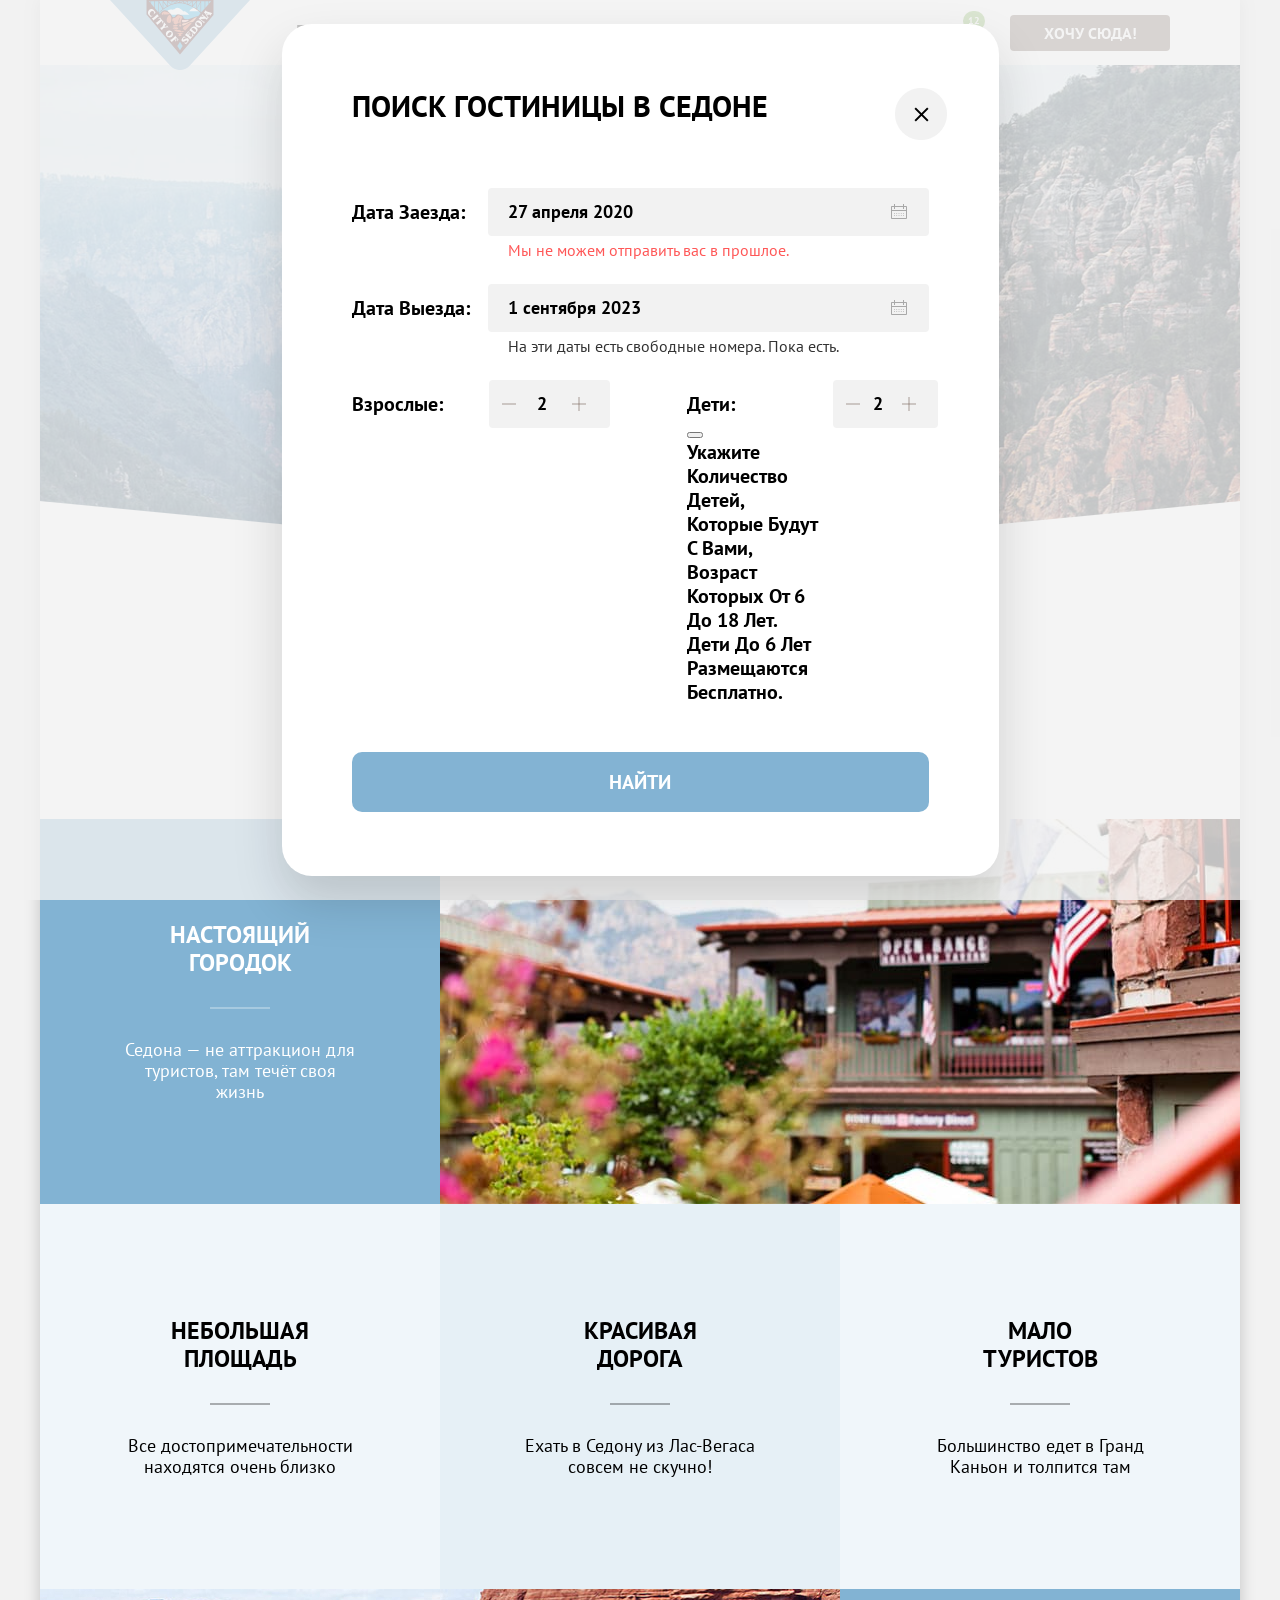
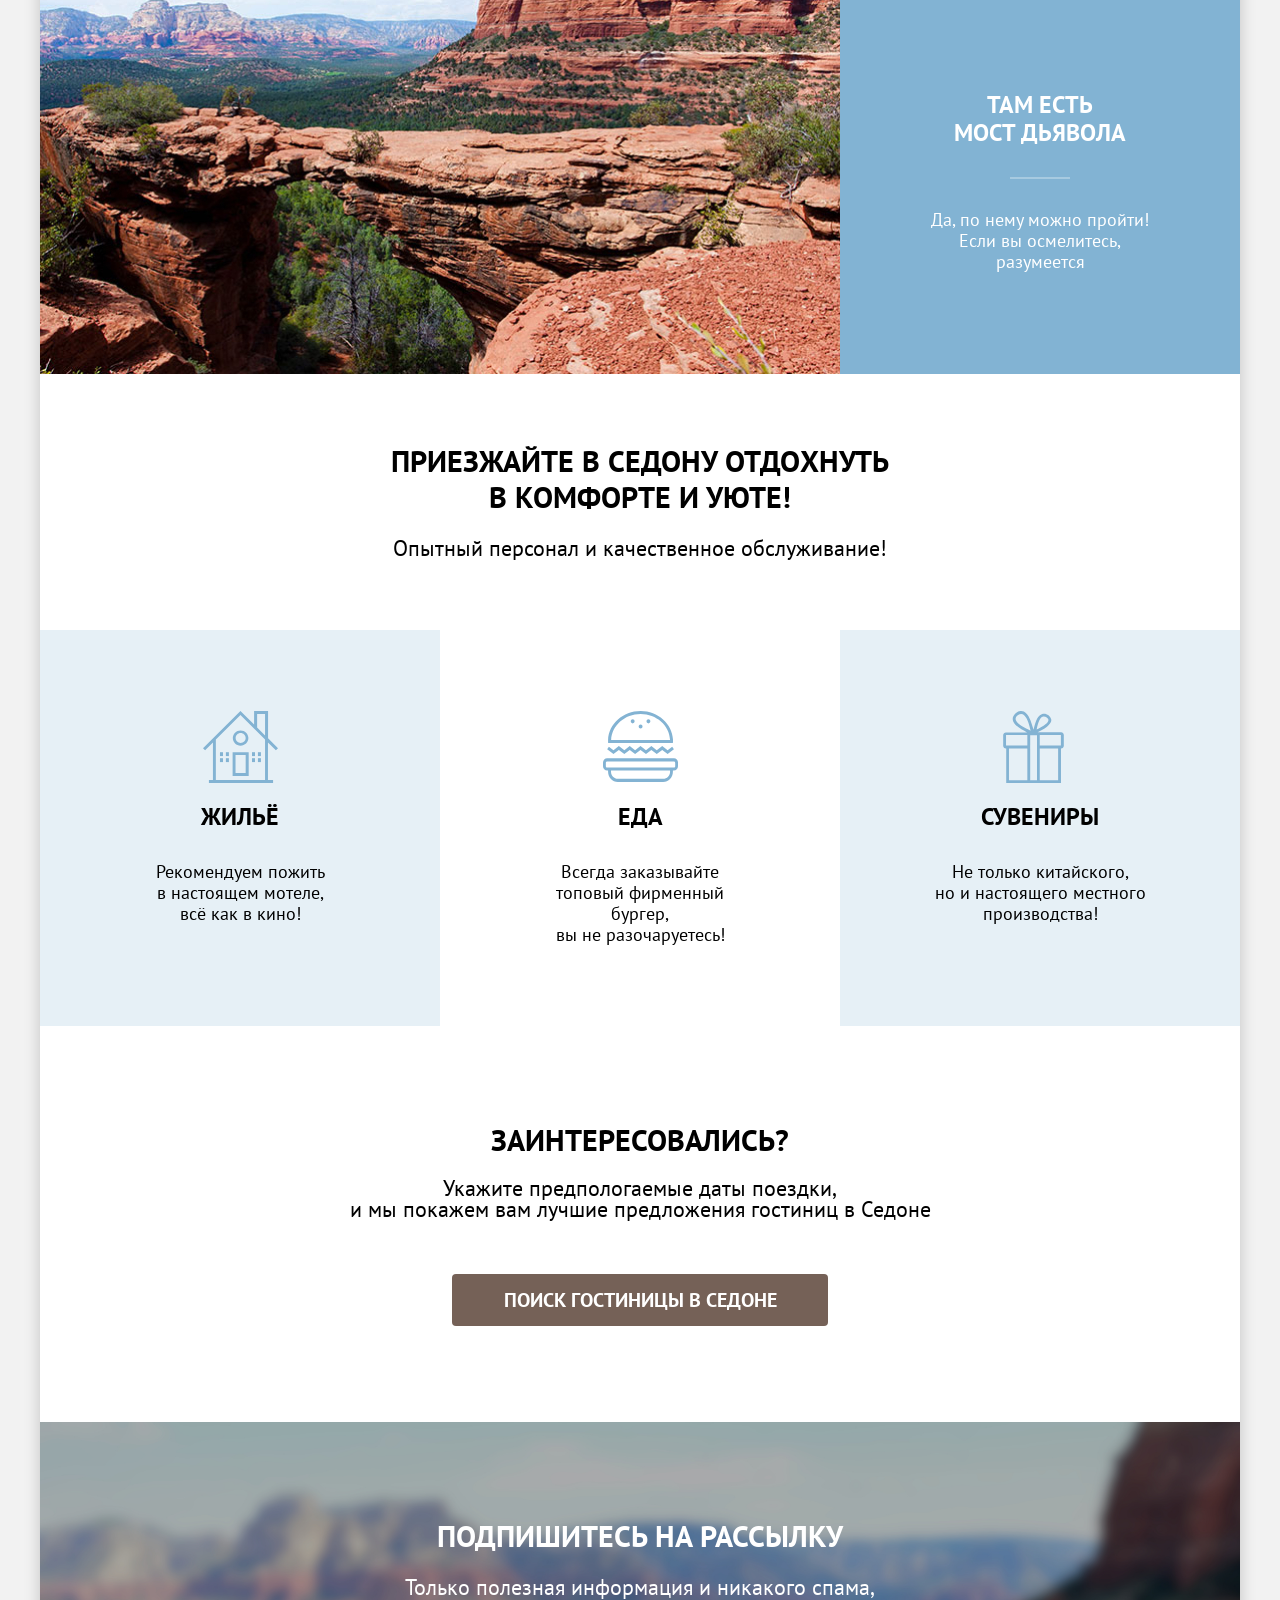
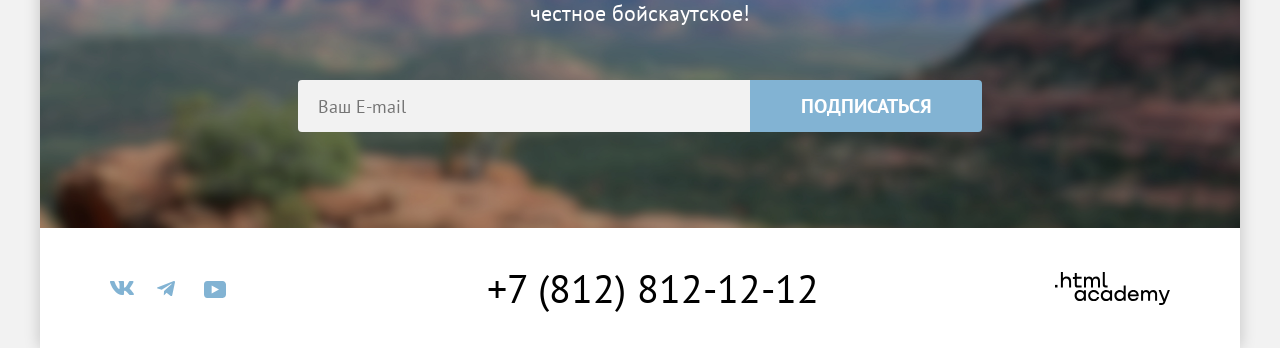
==== index.html @ 16dddecb "Update index.html" ====
<!DOCTYPE html>
<html lang="ru">

  <head>
    <meta charset="utf-8">
    <title>HTML Academy: Седона</title>
    <link rel="stylesheet" href="styles/styles.css">
    <link rel="icon" href="/favicon.ico">
  </head>

  <body>
   <div class="page-container">
    <header class="page-header">
      <a class="logo" href="index.html">
        <img src="images/logo.svg" width="140" height="70" alt="Логотип Седона">
      </a>

      <nav class="navigation">
        <ul class="navigation-list">
          <li class="navigation-item">
            <a class="navigation-link" href="index.html">Главная</a>
          </li>
          <li class="navigation-item">
            <a class="navigation-link" href="#">О Седоне</a>
          </li>
          <li class="navigation-item">
            <a class="navigation-link" href="catalog.html">Гостиницы</a>
          </li>
        </ul>

        <ul class="navigation-list-buttons">
          <li class="navigation-item">
             <a class="navigation-button search" href="#">
              <span class="visually-hidden">Поиск</span>
             </a>
          </li>
          <li class="navigation-item">
             <a class="navigation-button favorite" href="#">
              <span class="visually-hidden">Избранное</span>
              <span class="favorite-number">12</span>
             </a>
          </li>
          <li class="navigation-item">
            <button class="join-button" type="button">Хочу сюда!</a>
          </li>
        </ul>
      </nav>
    </header>

    <main class="main-container page-main">

      <h1 class="page-main-title visually-hidden">Город Седона</h1>
      <section class="welcome">
        <h2 class="welcome-title title visually-hidden">Добро пожаловать в Седону!</h2>
        <img class="welcome-logo" src="images/welcome.svg" width="458" height="352" alt="Welcome to the gorgeous Sedona 'Because the Grand Canyon sucks!'">
      </section>

      <section class="advantages-preview">
        <h2 class="advantages-preview-title">Седона — небольшой городок в Аризоне,<br>заслуживающий большего!</h2>
        <p class="advantages-preview-description">Рассмотрим причины, по которым Седона круче, чем Гранд-Каньон!</p>
      </section>

      <section class="advantages">
        <h1 class="advantages-title visually-hidden">Преимущества</h1>
        <ul class="advantages-list">
          <li class="advantages-row blue">
           <div class="advantages-text">
            <h3 class="advantages-item-title blue">Настоящий<br>городок</h3>
            <p class="advantages-item-description blue">Седона — не аттракцион для<br>туристов, там течёт своя<br>жизнь</p>
           </div>
            <img class="advantages-img blue" src="images/photo-1.jpg" width="800" height="385" alt="Фото города">
          </li>
          <li class="advantages-small light-grey">
            <h3 class="advantages-item-title light-grey">Небольшая<br>площадь</h3>
            <p class="advantages-item-description">Все достопримечательности<br>находятся очень близко</p>
          </li>
          <li class="advantages-small grey">
            <h3 class="advantages-item-title grey">Красивая<br>дорога</h3>
            <p class="advantages-item-description">Ехать в Седону из Лас-Вегаса<br>совсем не скучно!</p>
          </li>
          <li class="advantages-small light-grey">
            <h3 class="advantages-item-title light-grey">Мало<br>туристов</h3>
            <p class="advantages-item-description">Большинство едет в Гранд<br>Каньон и толпится там</p>
          </li>
          <li class="advantages-row blue">
            <img class="advantages-img blue" src="images/photo-2.jpg" width="800" height="385" alt="Фото моста">
           <div class="advantages-text">
            <h3 class="advantages-item-title blue">Там есть<br>мост дьявола</h3>
            <p class="advantages-item-description blue">Да, по нему можно пройти!<br>Если вы осмелитесь,<br>разумеется</p>
           </div>
          </li>
        </ul>
      </section>

      <section class="service-main-preview">
        <h2 class="service-preview-title">Приезжайте в Седону отдохнуть<br>в комфорте и уюте!</h2>
        <p class="service-preview-description">Опытный персонал и качественное обслуживание!</p>
      </section>

      <section class="service-main">
        <ul class="service-list">
          <li class="service-item grey">
            <span class="service-icon home"></span>
            <h3 class="service-item-title">Жильё</h3>
            <p class="service-item-description">Рекомендуем пожить <br> в настоящем мотеле, <br> всё как в кино!</p>
          </li>
          <li class="service-item white">
            <span class="service-icon food"></span>
            <h3 class="service-item-title">Еда</h3>
            <p class="service-item-description">Всегда заказывайте <br> топовый фирменный бургер, <br> вы не разочаруетесь!</p>
          </li>
          <li class="service-item grey">
            <span class="service-icon gift"></span>
            <h3 class="service-item-title">Сувениры</h3>
            <p class="service-item-description">Не только китайского, <br> но и настоящего местного производства!</p>
          </li>
        </ul>
      </section>

      <section class="intresting">
        <h2 class="intresting-title">Заинтересовались?</h2>
        <p class="intresting-description">Укажите предпологаемые даты поездки, <br> и мы покажем вам лучшие предложения гостиниц в Седоне</p>
        <button class="intresting-button" type="button">Поиск гостиницы в Седоне</a>
      </section>

      <section class="subscribe-index">
        <h2 class="subscribe-title index">Подпишитесь на рассылку</h2>
        <p class="subscribe-description index">Только полезная информация и никакого спама, <br> честное бойскаутское!</p>
        <form class="subscribe-form">
          <input class="subscribe-field" type="email" required placeholder="Ваш E-mail">
          <button class="subscribe-button" type="submit">Подписаться</button>
        </form>
      </section>
    </main>

    <footer class="page-footer">
      <ul class="social-list">
        <li class="social-item vk">
          <a class="social-link vk" href="https://vk.com/htmlacademy" target="_blank" title="Группа вконтакте HTML Academy">
            <span class="visually-hidden">ВКонтакте</span>
          </a>
        </li>
        <li class="social-item tg">
          <a class="social-link" href="https://t.me/htmlacademy " target="_blank" title="Телеграмм-канал HTML Academy">
            <span class="visually-hidden">Telegram</span>
          </a>
        </li>
        <li class="social-item youtube">
          <a class="social-link" href="https://www.youtube.com/user/htmlacademyru" target="_blank" title="Ютуб-канал HTML Academy">
            <span class="visually-hidden">YouTube</span>
          </a>
        </li>
      </ul>
      <a class="footer-number" href="tel:88128121212">+7 (812) 812-12-12</a>
      <a class="contact-logo" href="https://htmlacademy.ru/"></a>
    </footer>
    
    <div class="modal-container">
      <div class="modal modal-search">
        <section class="modal-content">
          <h2 class="modal-title">Поиск гостиницы в Седоне</h2>
          <form class="modal-form">
            <div class="modal-row">
              <label class="modal-input-title">Дата заезда:</label>
              <div class="modal-input-main">
                <div class="modal-input-main form">
                  <input class="modal-input" type="text" value="27 апреля 2020">
                  <button class="modal-date-button">
                    <span class="visually-hidden">Выбрать дату</span>
                  </button>
                </div>
                <span class="modal-info warning">Мы не можем отправить вас в прошлое.</span>
              </div>
            </div>
            <div class="modal-row">
              <label class="modal-input-title">Дата выезда:</label>
              <div class="modal-input-main">
                <div class="modal-input-main form">
                  <input class="modal-input" type="text" value="1 сентября 2023">
                  <button class="modal-date-button">
                    <span class="visually-hidden">Выбрать дату</span>
                  </button>
                </div>
                <span class="modal-info accept">На эти даты есть свободные номера. Пока есть.</span>
              </div>
            </div>
            <label class="modal-row adults">
              <span class="modal-input-title">Взрослые:</span>
              <div class="modal-num-main adults">
                <input class="modal-input modal-num" type="number" name="adult" value="2">
                <button class="modal-num-button icon-minus"></button>
                <button class="modal-num-button icon-plus"></button>
              </div>
            </label>
            <div class="modal-row child">
              <div class="modal-input-title input-title-child">
               <label for="inputChild">Дети:</label>
               <div class="tooltip">
                <button class="tooltip-toggle" type="button">
                  <span class="visually-hidden">Подробнее о количестве детей</span>
                </button>
                <div class="tooltip-text">
                  Укажите количество детей, которые будут с вами, возраст которых от 6 до 18 лет. Дети до 6 лет размещаются бесплатно.
                </div>
              </div>
            </div>
            <div class="modal-num-main child">
              <input class="modal-input modal-num" type="number" name="child" value="2">
              <button class="modal-num-button icon-minus"></button>
              <button class="modal-num-button icon-plus"></button>
            </div>
           </div>
           <button class="modal-search-button">Найти</button>
          </form>
        </section>
        <button class="modal-close-button">
          <span class="visually-hidden">Закрыть</span>
        </button>
      </div>
    </div>
   </div>
  </body>

  <script>
    const modal = document.querySelector('.modal-container');
    const openBtn = document.querySelector('.intresting-button');
    const closeBtn = document.querySelector('.modal-close-button');

    openBtn.addEventListener('click', () => {
      modal.classList.add('is-open');
    });

    closeBtn.addEventListener('click', () => {
      modal.classList.remove('is-open');
    });

    modal.addEventListener('click', (e) => {
      if (e.target === modal) {
      modal.classList.remove('is-open');
    }
    });
  </script>

</html>
---- styles/styles.css ----
@font-face {
    font-family: "PT Sans";
    font-style: normal;
    font-weight: 400;
    src: url("../fonts/ptsans-400.woff2") format("woff2");
    font-display: swap;
}

@font-face {
    font-family: "PT Sans";
    font-style: normal;
    font-weight: 700;
    src: url("../fonts/ptsans-700.woff2") format("woff2");
    font-display: swap;
}

* {
  box-sizing: border-box;
}

html {
    height: 100%;
}

body {
    margin: 0;
    display: flex;
    flex-direction: column;
    min-height: 100%;
    margin-left: 40px;
    margin-right: 40px;
    font-family: "PT Sans", sans-serif;
    font-size: 22px;
    line-height: 26px;
    font-weight: 400;
    color: #000000;
    background-color: #F2F2F2;
}

ul {
    list-style-type: none;
}

.visually-hidden {
    position: absolute;
    width: 1px;
    height: 1px;
    margin: -1px;
    padding: 0;
    border: 0;
    clip: rect(0 0 0 0);
    overflow: hidden;
}

.main-container {
  flex-grow: 1;
}

.page-container {
  max-width: 1200px;
  margin: 0 auto;
  box-shadow: 0 0 15px 0 rgba(0, 0, 0, 0.2);
}

.page-header {
  display: flex;
  color: #000000;
  background-color: #FFFFFF;
  padding: 0 70px;
}

.logo {
  margin-bottom: -10px;
}

.navigation {
  display: flex;
  flex-grow: 1;
}

.navigation-list {
    display: flex;
    margin: 0;
    padding: 0;
    flex-grow: 1;
    margin-left: 30px;
}

.navigation-list-buttons {
    display: flex;
    margin: 0;
    padding: 0;
    align-items: center;
}

.navigation-link {
    display: block;
    position: relative;
    padding-right: 32px;
    font-size: 20px;
    line-height: 24px;
    font-weight: 700;
    text-align: center;
    color: #000000;
    padding: 20px 16px;
    white-space: nowrap;
    text-decoration: none;
}

.navigation-link::after {
  content: "";
  position: absolute;
  left: 0;
  bottom: -1px;
  width: 100%;
  height: 2px;
  background: currentColor;
  transform: scaleX(0);
  transition: transform 0.3s ease;
}

.navigation-link:hover::after {
  transform: scaleX(1);
}

.navigation-button {
    display: block;
    padding: 20px;
    padding-right: 32px;
    font-size: 20px;
    line-height: 24px;
    font-weight: 700;
    text-align: center;
    color: #000000;
    text-decoration: none;
    width: 44px;
    height: 64px;
    background-size: 18px 18px;
    background-repeat: no-repeat;
    background-position: center;
}

.navigation-button.search {
    background-image: url(../icons/search.svg);
}

.navigation-button.favorite {
    background-image: url(../icons/favourite.svg);
    margin-right: 20px;
}

.favorite-number {
  position: absolute;
  top: 11px;
  margin-left: 5px;
  padding: 5px;
  font-size: 10px;
  line-height: 10px;
  color: #FFFFFF;
  background-color: #7DB54F;
  border-radius: 10px;
  max-width: 50px;
}

.join-button {
  font-family: inherit;
  border: none;
  border-radius: 4px;
  width: 160px;
  height: 36px;
  font-size: 16px;
  line-height: 20px;
  font-weight: 700;
  text-align: center;
  color: #FFFFFF;
  background-color: #756157;
  text-transform: uppercase;
  cursor: pointer;
  transition: 0.2s ease;
}

.join-button:hover {
  background-color: #615048;
}

.join-button:focus {
  background-color: #615048;
}

.join-button:active {
  color: #9E9089;
}

.join-button:disabled {
  background-color: #E5E5E5;
}

.page-main {
  color: #000000;
  background-color: #FFFFFF;
}

.welcome {
  background-image: url("../images/devider.png"), url("../images/index-background.jpg");
  text-align: center;
  background-size: 100% auto, cover;
  background-position: bottom, center;
  background-repeat: no-repeat;
  background-color: #82B3D3;
  padding-bottom: 85px;
  padding-top: 51px;
}

.advantages-preview {
  margin-top: 0;
  padding: 69px 0;
}

.advantages-preview-title {
  font-size: 30px;
  line-height: 36px;
  font-weight: 700;
  text-align: center;
  text-transform: uppercase;
  margin: 0 0 25px;
}

.advantages-preview-description {
    text-align: center;
    margin: 0;
}

.advantages-list {
  display: flex;
  flex-wrap: wrap;
  margin: 0;
  padding: 0;
}

.advantages-row {
  display: flex;
  margin: 0;
}

.advantages-item-title {
  position: relative;
  margin: 0;
  margin-bottom: 62px;
  font-size: 24px;
  line-height: 28px;
  font-weight: 700;
  text-align: center;
  text-transform: uppercase;
}

.advantages-item-title::after {
  content: "";
  position: absolute;
  bottom: -32px;
  left: 50%;
  transform: translateX(-50%);
  width: 60px;
  height: 2px;
}

.advantages-item-title.blue::after {
  background-color: #A7CAE0;
}

.advantages-item-title.light-grey::after {
  background-color: #0000004D;
}

.advantages-item-title.grey::after {
  background-color: #A0A7AC;
}


.advantages-item-description {
  font-size: 18px;
  line-height: 21px;
  text-align: center;
  margin: 0;
}

.advantages-text {
  width: 400px;
  display: flex;
  flex-direction: column;
  justify-content: center;
  align-items: center;
  margin: 0;
}

.advantages-row img {
  width: 800px;
  display: block;
  margin: 0;
}

.advantages-small {
  width: 400px;
  min-height: 385px;
  display: flex;
  flex-direction: column;
  justify-content: center;
  align-items: center;
}

.blue {
    color: #FFFFFF;
    background-color: #82B3D3;
    text-align: center;
}

.light-grey {
    color: #000000;
    background-color: #F0F6FA;
    text-align: center;
}

.grey {
    color: #000000;
    background-color: #E6F0F6;
    text-align: center;
}

.service-main-preview {
    margin-top: 0;
    padding: 69px 0;
}

.service-preview-title {
    font-size: 30px;
    line-height: 36px;
    font-weight: 700;
    text-align: center;
    text-transform: uppercase;
    margin: 0 0 20px;
}

.service-preview-description {
    text-align: center;
    margin: 0;
}

.service-list {
    display: flex;
    margin: 0;
    padding: 0;
    justify-content: flex-start;
    flex-wrap: wrap;
}

.service-item {
    width: 400px;
    padding: 81px 85px;
}

.service-icon {
    display: block;
    margin-left: auto;
    margin-right: auto;
    margin-bottom: 20px;
    width: 75px;
    height: 72px;
    background-size: contain;
    background-repeat: no-repeat;
}

.service-icon.home {
    background-image: url(../icons/services-house.svg);
}

.service-icon.food {
    background-image: url(../icons/services-food.svg);
}

.service-icon.gift {
    background-image: url(../icons/services-gift.svg);
}

.service-item-title {
    font-size: 24px;
    line-height: 28px;
    font-weight: 700;
    text-align: center;
    text-transform: uppercase;
    margin: 0 0 30px;
}

.service-item-description {
    font-size: 18px;
    line-height: 21px;
    text-align: center;
    margin: 0;
}

.intresting {
    margin-top: 0;
    padding: 96px 0;
}

.intresting-title {
    font-size: 30px;
    line-height: 36px;
    font-weight: 700;
    text-align: center;
    text-transform: uppercase;
    margin: 0 0 20px;
}

.intresting-description {
    font-size: 22px;
    line-height: 21px;
    text-align: center;
    margin: 0;
    margin-bottom: 54px;
}

.intresting-button {
    font-family: inherit;
    border: none;
    border-radius: 4px;
    display: block;
    margin: 0 auto;
    font-size: 20px;
    width: 376px;
    height: 52px;
    line-height: 36px;
    font-weight: 700;
    text-align: center;
    color: #FFFFFF;
    background-color: #756157;
    text-transform: uppercase;
    cursor: pointer;
    transition: 0.2s ease;
}

.intresting-button:hover {
  background-color: #615048;
}

.intresting-button:focus {
  background-color: #615048;
}

.intresting-button:active {
  color: #9E9089;
}

.intresting-button:disabled {
  background-color: #E5E5E5;
}

.filters {
    margin-top: 0;
    background-image: url("../images/catalog-background.jpg");
    background-size: cover;
    background-repeat: no-repeat;
    background-position: center;
    background-color: #82B3D3;
    padding: 35px 70px 70px;
}

.filters-title {
    margin: 0 0 8px;
    font-size: 60px;
    line-height: 78px;
    font-weight: 700;
    color: #FFFFFF;
}

.filters-breadcrumbs-list {
  display: flex;
  align-items: center;
  flex-wrap: wrap;
  margin: 0 0 40px;
  padding: 0;
}

.filters-breadcrumbs-item {
  display: flex;
  align-items: center;
}

.filters-breadcrumbs-item:not(:last-child)::after {
  content: "";
  width: 8px;
  height: 8px;
  margin: 0 12px;
  background-image: url("../icons/arrow-white.svg");
  background-repeat: no-repeat;
  background-position: center;
  background-size: contain;
}

.breadcrumbs-link {
  font-size: 16px;
  line-height: 21px;
  color: #FFFFFF;
  text-decoration: none;
}

.breadcrumbs-link.index {
  display: block;
  mask-image: url("../icons/index.svg");
  min-width: 13px;
  min-height: 21px;
  mask-size: 13px 13px;
  mask-position: center;
  mask-repeat: no-repeat;
  background-color: #FFFFFF;
}

.filters-list {
  display: flex;
  gap: 70px;
  flex-wrap: wrap;
}

.filters-fieldset {
  display: flex;
  flex-direction: column;
  gap: 16px;
  margin: 0;
  padding: 0;
  border: none;
}

.filters-subtitle {
  font-size: 20px;
  line-height: 24px;
  font-weight: 700;
  color: #FFFFFF;
  text-decoration: none;
  margin-bottom: 32px;
  padding: 0;
}

.checkbox {
  display: flex;
  align-items: center;
  cursor: pointer;
  user-select: none;
  position: relative;
}

.checkbox input {
  position: absolute;
  opacity: 0;
  pointer-events: none;
}

.checkbox-label {
  position: relative;
  padding-left: 32px;
  line-height: 1.2;
  color: #FFFFFF;
  font-size: 18px;
}

.checkbox-label::before {
  content: "";
  position: absolute;
  left: 0;
  top: 50%;
  transform: translateY(-50%);
  width: 20px;
  height: 20px;
  border-radius: 3px;
  background: #FFFFFF;
  transition:
    border-color 0.2s ease,
    background-color 0.2s ease,
    box-shadow 0.2s ease;
}

.checkbox-label::after {
  content: "";
  position: absolute;
  left: 4px;
  top: 50%;
  width: 12px;
  height: 10px;
  background-image: url("../icons/checkbox.svg");
  background-repeat: no-repeat;
  background-position: center;
  background-size: contain;
  transform: translateY(-50%) scale(0.5);
  opacity: 0;
  transition: transform 0.2s ease;
}

.checkbox input:checked + .checkbox-label::before {
  content: "";
  position: absolute;
  background-size: 12px 10px;
}

.checkbox input:checked + .checkbox-label::after {
  transform: translateY(-50%) scale(1);
  opacity: 1;
}

.radio-group {
  margin-right: 70px;
}

.radio {
  display: flex;
  align-items: center;
  cursor: pointer;
  user-select: none;
  position: relative;
}

.radio input {
  position: absolute;
  opacity: 0;
  pointer-events: none;
}

.radio-label {
  position: relative;
  padding-left: 32px;
  line-height: 1.2;
  color: #FFFFFF;
  font-size: 18px;
}

.radio-label::before {
  content: "";
  position: absolute;
  left: 0;
  top: 50%;
  transform: translateY(-50%);
  width: 20px;
  height: 20px;
  border-radius: 50%;
  background: #FFFFFF;
}

.radio-label::after {
  content: "";
  position: absolute;
  left: 5px;
  top: 50%;
  transform: translateY(-50%) scale(0);
  width: 10px;
  height: 10px;
  border-radius: 50%;
  background: #3F5E72;
  transition: transform 0.2s ease;
}

.radio input:checked + .radio-label::after {
  transform: translateY(-50%) scale(1);
}

.field-wrap {
  display: flex;
  gap: 2px;
  margin: 0 0 36px;
}

.field {
  display: flex;
  align-items: center;
  cursor: pointer;
  user-select: none;
  position: relative;
}

.field input {
  font-weight: 700;
  font-size: 18px;
  width: 143px;
  padding: 13px 30px 11px 20px;
  border: none;
  background-color: #f2f2f2;
  -moz-appearance: textfield;
}

.field-from input {
  border-radius: 4px 0 0 4px;
}

.field-to input {
  border-radius: 0 4px 4px 0;
}

.hint {
  position: absolute;
  z-index: 1;
  top: 50%;
  transform: translateY(-50%);
  right: 12px;
  line-height: 133%;
  text-transform: lowercase;
  color: #0000004D;
}

.field-range {
  position: relative;
  width: 100%;
  height: 4px;
  background-color: #FFFFFF4D;
}

.field-range-active {
  position: absolute;
  width: 226px;
  height: 4px;
  background-color: #FFFFFF;
}

.field-range-from {
  left: 0;
}

.field-range-to {
  right: 0;
}

.field-range-active button {
  position: absolute;
  top: 50%;
  width: 20px;
  height: 20px;
  border-radius: 5px;
  border: none;
  cursor: pointer;
  transform: translateY(-50%);
}

.buttons-group {
  align-self: flex-end;
  display: flex;
  flex-direction: column;
  gap: 32px;
  margin: 0;
  padding: 0;
  list-style: none;
}

.accept-button {
  font-family: inherit;
  border: none;
  border-radius: 4px;
  display: block;
  margin: 0 auto;
  font-size: 16px;
  width: 191px;
  height: 36px;
  line-height: 20px;
  font-weight: 700;
  text-align: center;
  color: #FFFFFF;
  background-color: #82B3D3;
  text-transform: uppercase;
  cursor: pointer;
  margin-bottom: 32px;
  transition: 0.2s ease;
}

.accept-button:hover {
  background-color: #68A2CA;
}

.accept-button:focus {
  background-color: #68A2CA;
}

.accept-button:active {
  color: #A7CAE0;
}

.accept-button:disabled {
  background-color: #E5E5E5;
}

.clean-button {
    font-family: inherit;
    border: none;
    border-radius: 4px;
    display: block;
    margin: 0 auto;
    font-size: 16px;
    width: 191px;
    height: 36px;
    line-height: 20px;
    font-weight: 700;
    text-align: center;
    color: #FFFFFF;
    background-color: transparent;
    text-transform: uppercase;
    cursor: pointer;
    transition: 0.2s ease;
}

.clean-button:hover {
  color: #BAC4C6;
}

.clean-button:focus {
  border: 2px solid #82B3D3;
  border-radius: 4px;
  color: #FFFFFF;
}

.clean-button:active {
  color: #8A8D80;
  border: none;
}

.clean-button:disabled {
  background-color: #70665B;
}

.catalog-filters {
    display: flex;
    padding: 0 70px;
}

.catalog-filters-title {
    margin-top: 50px;
    font-size: 30px;
    line-height: 36px;
    font-weight: 700;
    text-transform: uppercase;
}

.sorting {
  appearance: none;
  font-family: inherit;
  border: 2px solid #E5E5E5;
  border-radius: 4px;
  margin-top: 50px;
  margin-left: auto;
  width: 292px;
  height: 49px;
  font-size: 18px;
  line-height: 21px;
  color: #000000;
  text-decoration: none;
  padding-left: 20px;
  cursor: pointer;
  background: #FFFFFF;
  background-image: url("../icons/arrow-black.svg");
  background-repeat: no-repeat;
  background-position: right 20px top 21px;
  background-size: 12px 8px;
  transition: 0.2s ease;
}

.sorting:hover {
  border-color: #68A2CA;
}

.display-item:focus {
  border-color: #68A2CA;
}

.display-item:disabled {
  border-color: #B3B3B3;
  color: #B3B3B3;
}

.display-list {
    padding: 0;
    margin: 0;
    margin-top: 50px;
    display: flex;
    gap: 8px;
    max-width: 160px;
    min-height: 48px;
    margin-left: 70px;
    cursor: pointer;
}

.display-item {
  display: block;
  width: 44px;
  height: 44px;
  border: 2px solid #E5E5E5;
  border-radius: 4px;
  background-repeat: no-repeat;
  background-position: center;
  background-size: 16px 14px;
  transition: 0.2s ease;
}

.display-item.checked {
  border: 2px solid #000000;
}

.display-item.tile {
  background-image: url(../icons/view-tile.svg);
}

.display-item.card {
  background-image: url(../icons/view-card.svg);
}

.display-item.list {
  background-image: url(../icons/view-list.svg);
}

.display-item:hover {
  border-color: #000000;
}

.display-item:active {
  border-color: #000000;
}

.display-item:focus {
  border-color: #68A2CA;
}

.catalog {
    padding: 0 70px;
}

.catalog-list {
    margin-top: 40px;
    display: flex;
    padding-left: 0;
    gap: 20px;
    flex-wrap: wrap;
    padding: 0;
    margin-bottom: 79px;
    position: relative;
}

.catalog-list::after {
  content: "";
  position: absolute;
  left: 0;
  bottom: -40px;
  width: 100%;
  height: 1px;
  background: #E5E5E5;
}

.catalog-item {
    width: 340px;
    padding-left: 20px;
    padding: 20px;
    border: 1px solid #E5E5E5;
    border-radius: 4px;
}

.image-container {
    width: 300px;
    height: 212px;
    overflow: hidden;
}

.hotel-image {
    width: 100%;
    height: 100%;
    object-fit: cover;
    object-position: center;
}

.catalog-item-title {
    font-size: 24px;
    line-height: 28px;
    font-weight: 700;
    margin: 0;
    margin-top: 16px;
}

.catalog-info {
    display: grid;
    grid-template-columns: auto auto;
    justify-content: space-between;
    margin: 0;
    margin-top: 16px;
}

.catalog-botton-container {
    display: grid;
    grid-template-columns: auto auto;
    justify-content: space-between;
    margin: 0;
    margin-top: 16px;
}

.more-button {
  font-family: inherit;
  border: none;
  border-radius: 4px;
  margin: 0 auto;
  font-size: 16px;
  width: 140px;
  height: 36px;
  line-height: 20px;
  font-weight: 700;
  text-align: center;
  color: #FFFFFF;
  background-color: #756157;
  text-transform: uppercase;
  cursor: pointer;
  transition: 0.2s ease;
}

.more-button:hover {
  background-color: #615048;
}

.more-button:focus {
  background-color: #615048;
}

.more-button:active {
  color: #9E9089;
}

.more-button:disabled {
  background-color: #E5E5E5;
}

.like-button {
    font-family: inherit;
    border: none;
    border-radius: 4px;
    margin: 0 auto;
    font-size: 16px;
    width: 140px;
    height: 36px;
    line-height: 20px;
    font-weight: 700;
    text-align: center;
    color: #FFFFFF;
    background-color: #82B3D3;
    text-transform: uppercase;
    cursor: pointer;
    transition: 0.2s ease;
}

.like-button:hover {
  background-color: #68A2CA;
}

.like-button:focus {
  background-color: #68A2CA;
}

.like-button:active {
  color: #A7CAE0;
}

.like-button:disabled {
  background-color: #E5E5E5;
}


.like-button.checked {
    font-family: inherit;
    border: none;
    border-radius: 4px;
    margin: 0 auto;
    font-size: 16px;
    width: 140px;
    height: 36px;
    line-height: 20px;
    font-weight: 700;
    text-align: center;
    color: #FFFFFF;
    background-color: #7DB54F;
    text-transform: uppercase;
    cursor: pointer;
    transition: 0.2s ease;
}

.like-button.checked:hover {
  background-color: #6C9E42;
}

.like-button.checked:focus {
  background-color: #6C9E42;
}

.like-button.checked:active {
  color: #A4CB84;
}

.like-button.checked:disabled {
  background-color: #E5E5E5;
}

.catalog-rate-container {
    display: grid;
    grid-template-columns: auto auto;
    justify-content: space-between;
    margin: 0;
}

.catalog-stars {
  min-width: 24px;
  height: 17px;
  margin: 25px 0;
  margin-bottom: -20px;
  background-image: url("../icons/star.svg");
  background-size: 24px 17px;
}

.catalog-stars.four {
  width: calc(24px * 4);
}

.catalog-stars.three {
  width: calc(24px * 3);
}

.catalog-stars.two {
  width: calc(24px * 2);
}

.catalog-rating {
  display: grid;
  place-items: center;
  font-family: inherit;
  border: none;
  border-radius: 4px;
  font-size: 16px;
  width: 140px;
  height: 37px;
  line-height: 20px;
  color: #333333;
  background-color: #F2F2F2;
  text-transform: uppercase;
  margin: 0;
  margin-top: 16px;
}

.catalog-pagination-list {
    display: flex;
    margin: 0;
    padding: 0;
}

.pagination-item {
    display: grid;
    place-items: center;
    margin-right: 8px;
    width: 60px;
    height: 60px;
    font-weight: 700;
    border-radius: 4px;
    background-color: #82B3D3;
    color: #FFFFFF;
    cursor: pointer;
    text-decoration: none;
    transition: 0.2s ease;
}

.pagination-item:hover {
  background-color: #68A2CA;
}

.pagination-item:focus {
  background-color: #68A2CA;
}

.pagination-item:active {
  color: #A7CAE0;
}

.pagination-item.current {
    background-color: #F2F2F2;
    color: #000000;
}

.pagination-item.current:hover {
    background-color: #F2F2F2;
    color: #000000;
}

.pagination-item.current:focus {
    background-color: #F2F2F2;
    color: #000000;
}

.pagination-item.current:active {
    background-color: #F2F2F2;
    color: #000000;
}

.pagination-item.dotted {
    background-color: transparent;
    color: #000000;
    cursor: default;
}

.subscribe-index {
    margin-top: 0;
    padding: 96px 0;
    text-align: center;
    background-image: url(../images/subscribe.jpg);
    background-size: cover;
    background-color: #82B3D3;
    background-repeat: no-repeat;
}

.subscribe-catalog {
    margin-top: 0;
    padding: 96px 0;
    text-align: center;
    background-size: cover;
    background-repeat: no-repeat;
}

.subscribe-field {
    font-family: inherit;
    font-size: 18px;
    line-height: 24px;
    color: #000000;
    background-color: #F2F2F2;
    border: none;
    border-radius: 4px;
    padding-left: 20px;
}

.subscribe-title {
    font-size: 30px;
    line-height: 36px;
    font-weight: 700;
    margin: 0 0 20px;
    text-align: center;
    text-transform: uppercase;
}

.subscribe-title.index {
    color: #FFFFFF;
}

.subscribe-title.catalog {
    color: #000000;
}

.subscribe-description {
    padding-top: 20px;
    text-align: center;
    margin: 0;
    margin-bottom: 54px;
    padding: 0;
}

.subscribe-description.index {
    color: #FFFFFF;
}

.subscribe-description.catalog {
    color: #000000;
}

.subscribe-form {
  display: flex;
  justify-content: center;
  text-align: center;
}

.subscribe-field {
    border-radius: 4px 0 0 4px;
    width: 452px;
    height: 52px;
    font-size: 18px;
    line-height: 24px;
    color: #000000;
    background-color: #F2F2F2;
}

.subscribe-button {
    border: none;
    border-radius: 0 4px 4px 0;
    width: 232px;
    height: 52px;
    font-family: inherit;
    font-size: 20px;
    line-height: 36px;
    font-weight: 700;
    text-align: center;
    color: #FFFFFF;
    background-color: #82B3D3;
    text-transform: uppercase;
    cursor: pointer;
    transition: 0.2s ease;
}

.subscribe-button:hover {
  background-color: #68A2CA;
}

.subscribe-button:focus {
  background-color: #68A2CA;
}

.subscribe-button:active {
  color: #A7CAE0;
}

.subscribe-button:disabled {
  background-color: #E5E5E5;
}

.page-footer {
    display: flex;
    background-color: #FFFFFF;
    justify-content: space-between;
    align-items: center;
    height: 120px;
    padding: 0 70px;
}

.social-list {
    display: flex;
    margin: 0;
    padding: 0;
    list-style-type: none;
    flex-wrap: wrap;
}

.social-item {
  margin-top: 25px;
  mask-repeat: no-repeat;
  background-color: #82B3D3;
  width: 47px;
  height: 40px;
  cursor: pointer;
  transition: 0.2s ease;
}

.social-item.vk {
  mask-image: url(../icons/socials-vk.svg);
}

.social-item.youtube {
  mask-image: url(../icons/socials-youtube.svg);
}

.social-item.tg {
  mask-image: url(../icons/socials-tg.svg);
}

.social-item:hover {
  background-color: #68A2CA;
}

.social-item:focus {
  background-color: #68A2CA;
}

.social-item:active {
  background-color: #D2E3EF;
}


.footer-number {
    display: block;
    font-size: 40px;
    line-height: 40px;
    text-align: center;
    color: #000000;
    text-decoration: none;
    margin-left: 41px;
    margin-right: 41px;
    transition: 0.2s ease;
}

.footer-number:hover {
  color: #756157;
}

.footer-number:focus {
  color: #756157;
}

.footer-number:active {
  color: #D6D0CD;
}

.contact-logo {
  display: flex;
  margin: 0;
  padding: 0;
  width: 115px;
  height: 33px;
  mask-image: url(../icons/html-academy.svg);
  background-color: #000000;
  mask-size: contain;
  mask-repeat: no-repeat;
  mask-position: center;
  transition: 0.2s ease;
}

.contact-logo:hover {
  background-color: #756157;
}

.contact-logo:focus {
  background-color: #756157;
}

.contact-logo:active {
  background-color: #D6D0CD;
}

.modal-container {
  position: fixed;
  top: 0;
  left: 0;
  display: flex;
  width: 100%;
  height: 100%;
  background-color: #F2F2F2CC;
}

.modal {
  position: relative;
  margin: auto;
  width: 717px;
  min-height: 576px;
  border-radius: 30px;
  padding: 64px 70px;
  box-shadow: 0 25px 50px 0 #00000026;
  background-color: #FFFFFF;
}

.modal-close-button {
  position: absolute;
  top: 64px;
  right: 52px;
  width: 52px;
  height: 52px;
  background-color: #FFFFFF;
  border: none;
  background-image: url("../icons/modal-close.png");
  background-repeat: no-repeat;
  background-position: center;
  cursor: pointer;
}

.modal-title {
  font-weight: 700;
  font-size: 30px;
  line-height: 120%;
  text-transform: uppercase;
  color: #000000;
  max-width: 500px;
  margin: 0;
  margin-bottom: 64px;
}

.modal-form {
  display: grid;
  grid-template-columns: 1fr 242px;
  row-gap: 23px;
  column-gap: 88px;
}

.modal-row {
  display: flex;
  row-gap: 10px;
  grid-column: 1/-1;
  align-items: flex-start;
}

.modal-input-title {
  width: 136px;
  flex-shrink: 0;
  padding-top: 12px;
  font-weight: 700;
  font-size: 20px;
  line-height: 24px;
  text-transform: capitalize;
  color: #000000;
}

.modal-input-main {
  display: flex;
  flex-wrap: wrap;
  gap: 4px;
}

.modal-input-main.form {
  position: relative;
  min-width: 0;
  width: 100%;
  flex-grow: 1;
}

.modal-input {
  font-family: inherit;
  font-size: 18px;
  line-height: 24px;
  min-width: 0;
  width: 100%;
  padding: 12px 60px 12px 20px;
  background-color: #F2F2F2;
  border: none;
  border-radius: 4px;
  font-weight: 700;
  color: #000000;
}

.modal-info {
  width: 100%;
  min-height: 21px;
  font-size: 16px;
  line-height: 21px;
  padding-left: 20px;
}

.modal-info.warning {
  color: #FF5757;
}

.modal-info.accept {
  color: #333333;
}

.modal-date-button {
  position: absolute;
  top: 0;
  right: 0;
  height: 100%;
  width: 60px;
  padding: 0;
  border: none;
  outline: none;
  cursor: pointer;
  background-image: url("../icons/date.svg");
  background-position: center;
  background-size: 20px 20px;
  background-repeat: no-repeat;
  background-color: transparent;
}

.modal-row.adults {
  grid-column: 1/2;
  justify-content: space-between;
}

.modal-row:last-of-type {
  margin-bottom: 25px;
}

.modal-num-main {
  position: relative;
  width: 110px;
  flex-grow: 0;
}

.modal-num {
  width: 110%;
  padding: 12px 40px 12px 40px;
  text-align: center;
}

.modal-num-button {
  position: absolute;
  top: 50%;
  transform: translateY(-50%);
  height: 20px;
  width: 20px;
  padding: 0;
  border: none;
  background-color: transparent;
  cursor: pointer;
  border-radius: 4px;
}

.icon-minus {
  left: 10px;
}

.icon-minus::before {
  content: "";
  position: absolute;
  top: 50%;
  left: 50%;
  width: 14px;
  height: 2px;
  transform: translate(-50%, -50%);
  background-color: #7561574D;
}

.icon-plus {
  right: 10px;
}

.icon-plus::before {
  content: "";
  position: absolute;
  top: 50%;
  left: 50%;
  width: 14px;
  height: 2px;
  transform: translate(-50%, -50%);
  background-color: #7561574D;
}

.icon-plus::after {
  content: "";
  position: absolute;
  top: 50%;
  left: 50%;
  width: 14px;
  height: 2px;
  transform: translate(-50%, -50%) rotate(90deg);
  background-color: #7561574D;
}

.modal-row.child {
  grid-column: 2/3;
  justify-content: space-between;
  column-gap: 10px;
}

.modal-search-button {
  grid-column: 1/-1;
  font-family: inherit;
  border: none;
  border-radius: 10px;
  width: 100%;
  height: 60px;
  font-size: 20px;
  line-height: 24px;
  font-weight: 700;
  text-align: center;
  color: #FFFFFF;
  background-color: #83B3D3;
  text-transform: uppercase;
  cursor: pointer;
  transition: 0.2s ease;
}

.modal-search-button:hover {
  background-color: #68A2CA;
}

.modal-search-button:focus {
  background-color: #68A2CA;
}

.modal-search-button:active {
  color: #A7CAE0;
}
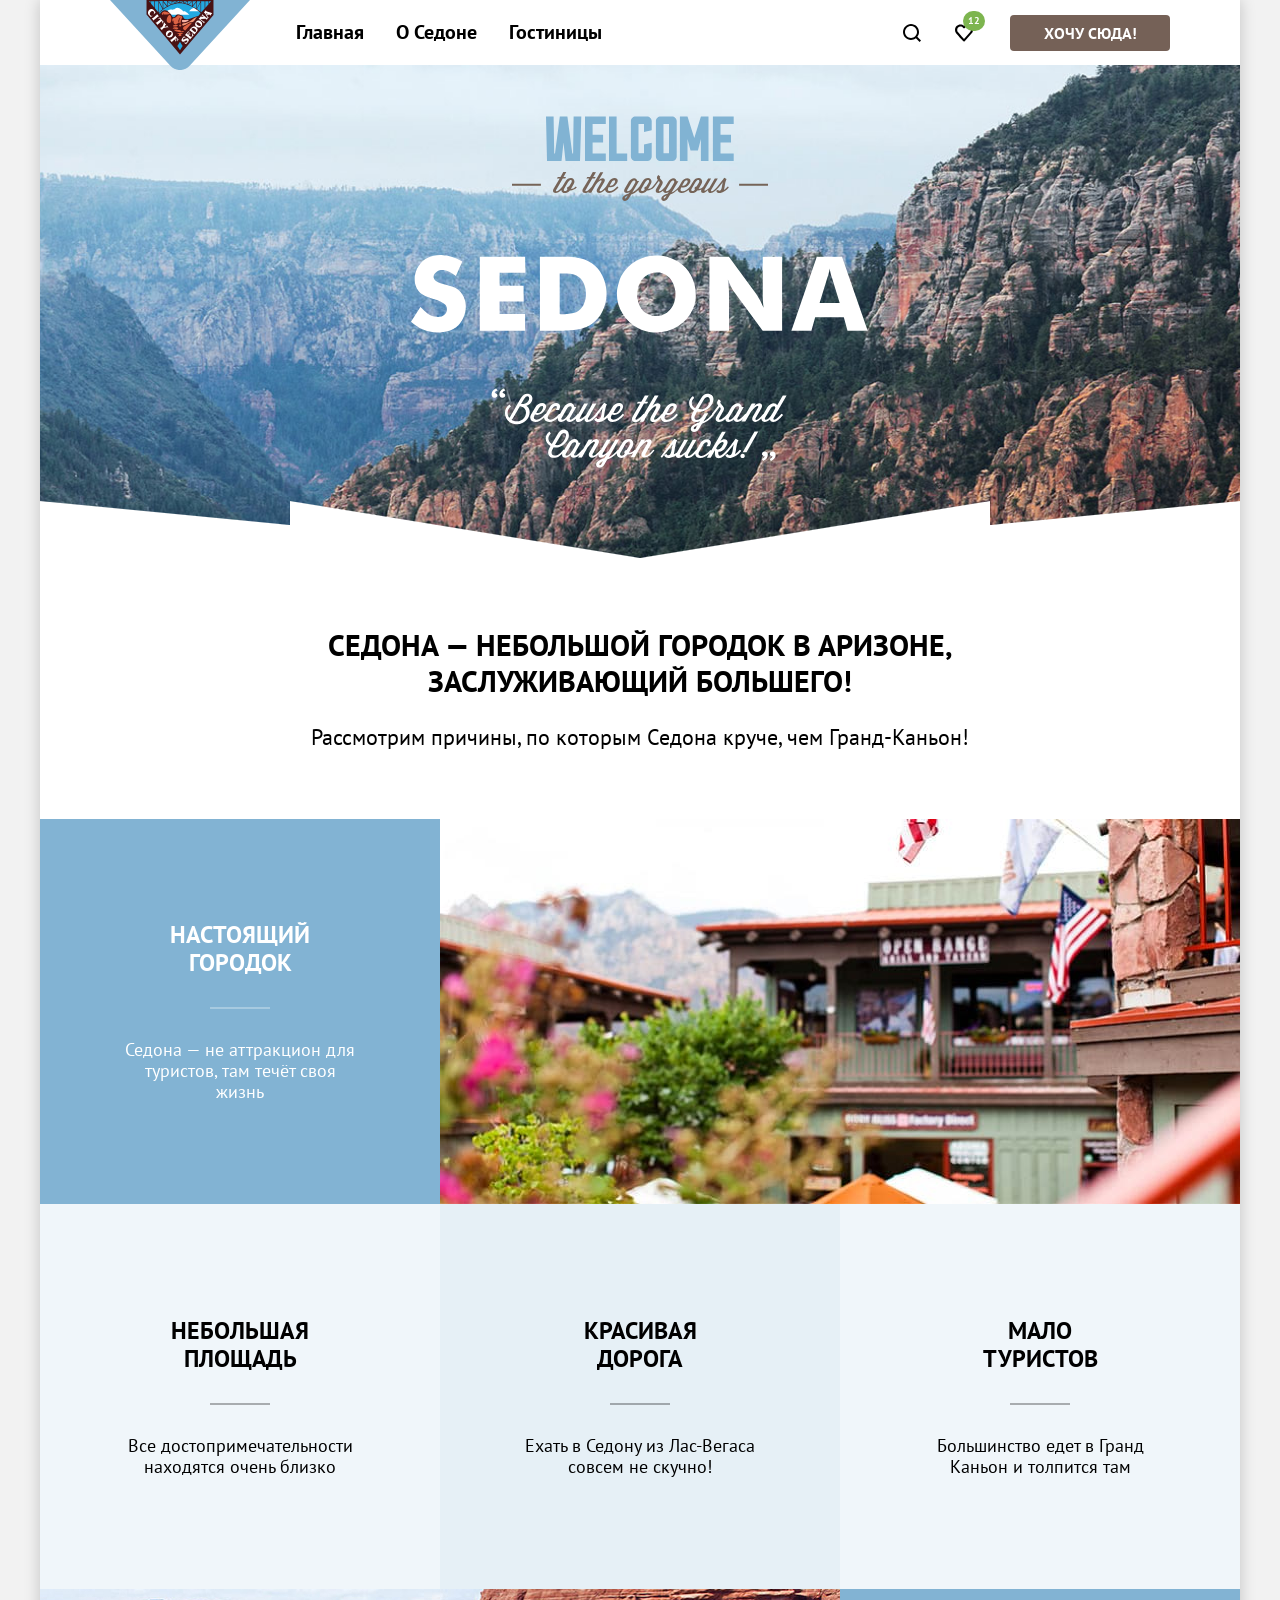
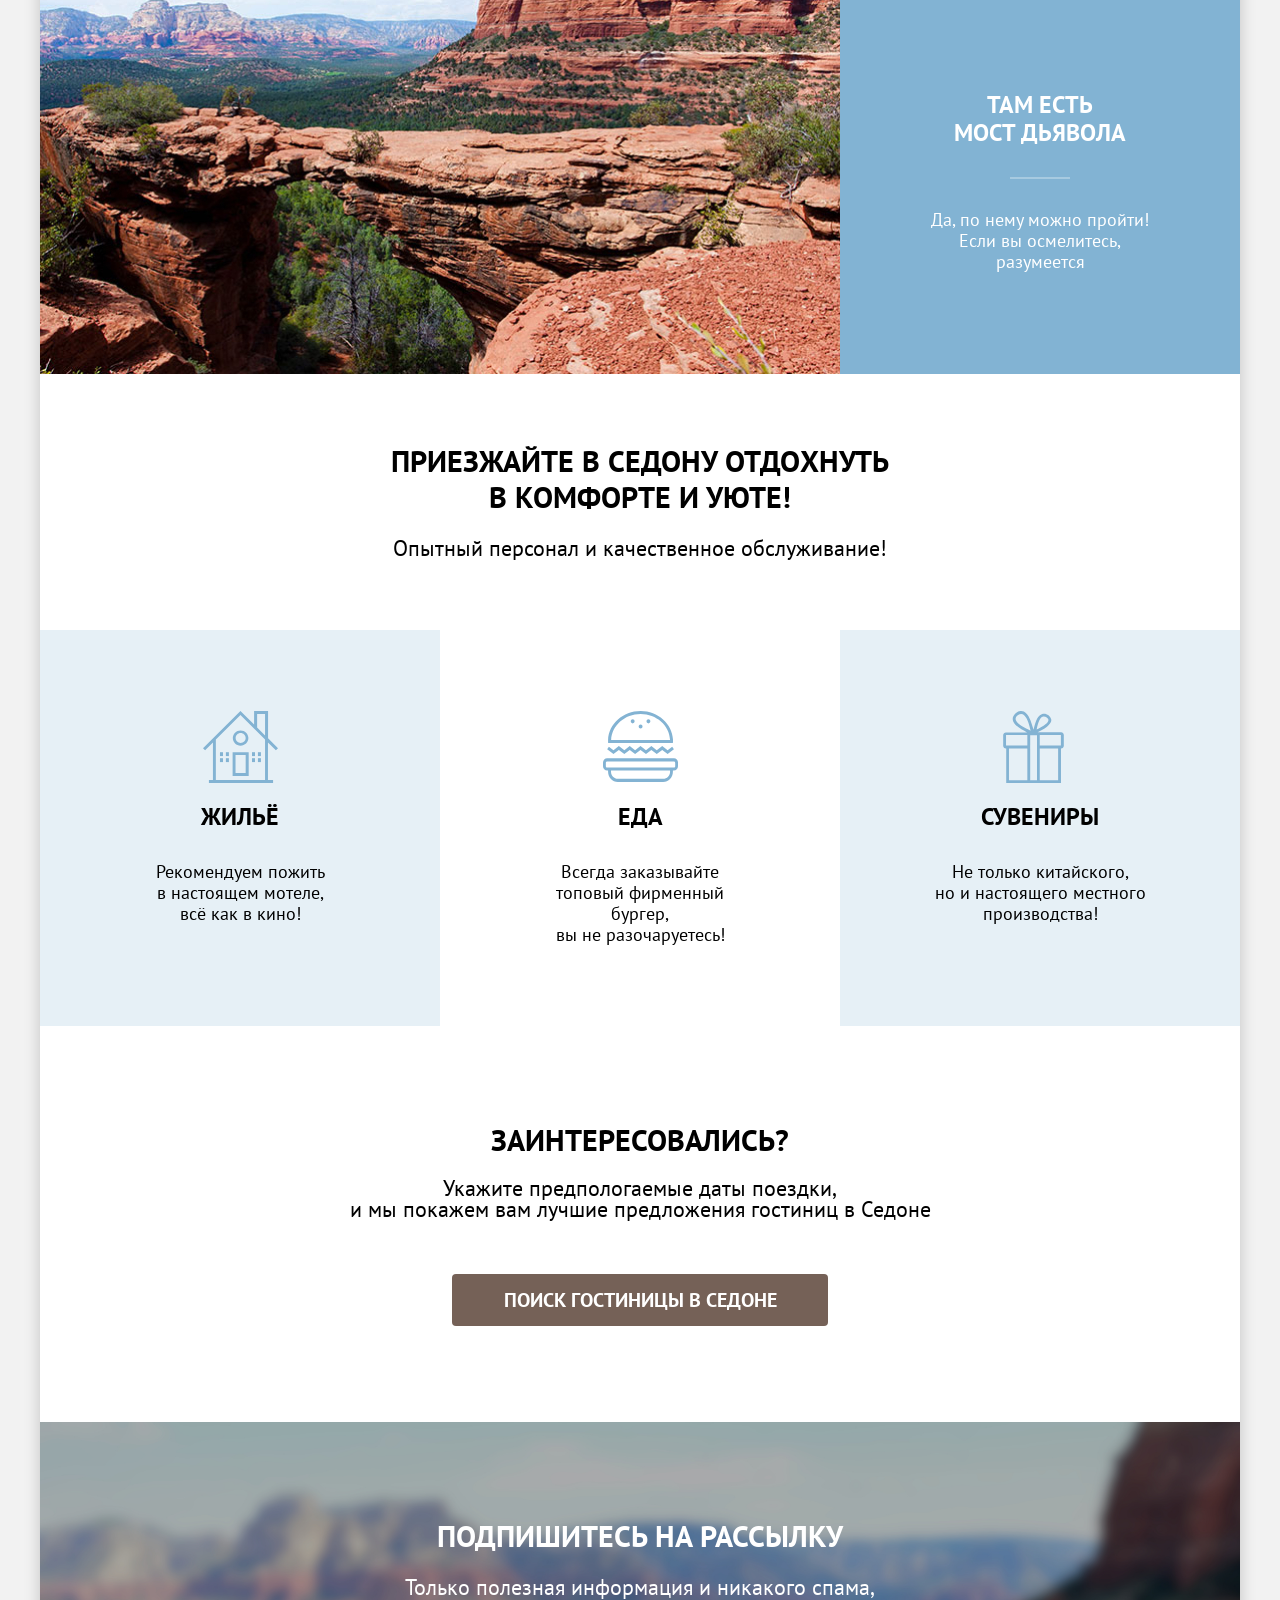
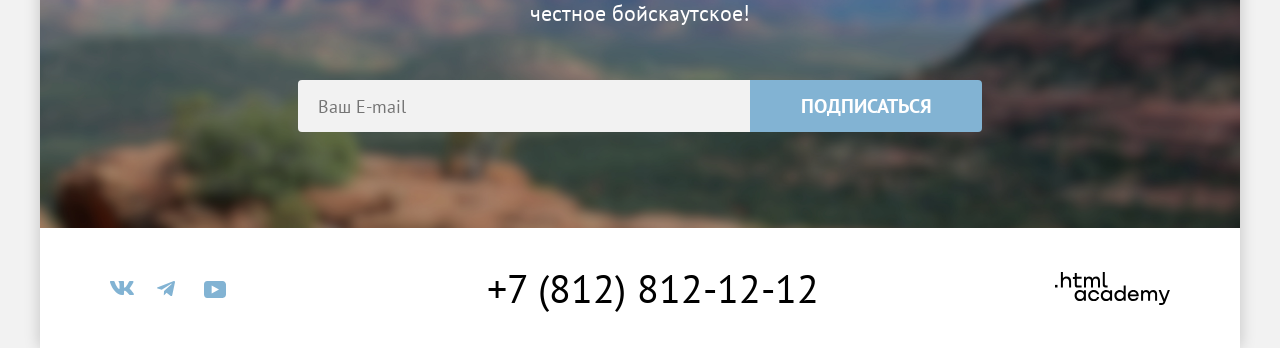
==== commit 897e991a: "Update index.html" ====
--- a/index.html
+++ b/index.html
@@ -18,13 +18,19 @@
       <nav class="navigation">
         <ul class="navigation-list">
           <li class="navigation-item">
-            <a class="navigation-link" href="index.html">Главная</a>
-          </li>
-          <li class="navigation-item">
-            <a class="navigation-link" href="#">О Седоне</a>
-          </li>
-          <li class="navigation-item">
-            <a class="navigation-link" href="catalog.html">Гостиницы</a>
+            <a class="navigation-link active" href="#">
+              <span class="navigation-text">Главная</span>
+            </a>
+          </li>
+          <li class="navigation-item">
+            <a class="navigation-link" href="#">
+              <span class="navigation-text">О Седоне</span>
+            </a>
+          </li>
+          <li class="navigation-item">
+            <a class="navigation-link" href="catalog.html">
+              <span class="navigation-text">Гостиницы</span>
+            </a>
           </li>
         </ul>
 
--- a/styles/styles.css
+++ b/styles/styles.css
@@ -52,6 +52,18 @@
     overflow: hidden;
 }
 
+input[type="number"]::-webkit-outer-spin-button,
+input[type="number"]::-webkit-inner-spin-button {
+    -webkit-appearance: none;
+}
+
+input[type='number'],
+input[type="number"]:hover,
+input[type="number"]:focus {
+    appearance: none;
+    -moz-appearance: textfield;
+}
+
 .main-container {
   flex-grow: 1;
 }
@@ -59,7 +71,7 @@
 .page-container {
   max-width: 1200px;
   margin: 0 auto;
-  box-shadow: 0 0 15px 0 rgba(0, 0, 0, 0.2);
+  box-shadow: 0 0 15px 0 #00000033;
 }
 
 .page-header {
@@ -552,31 +564,20 @@
   pointer-events: none;
 }
 
-.checkbox-label {
+.checkbox-button {
   position: relative;
-  padding-left: 32px;
-  line-height: 1.2;
-  color: #FFFFFF;
-  font-size: 18px;
-}
-
-.checkbox-label::before {
-  content: "";
-  position: absolute;
-  left: 0;
-  top: 50%;
-  transform: translateY(-50%);
   width: 20px;
   height: 20px;
   border-radius: 3px;
   background: #FFFFFF;
+  flex-shrink: 0;
   transition:
     border-color 0.2s ease,
     background-color 0.2s ease,
     box-shadow 0.2s ease;
 }
 
-.checkbox-label::after {
+.checkbox-button::after {
   content: "";
   position: absolute;
   left: 4px;
@@ -592,15 +593,25 @@
   transition: transform 0.2s ease;
 }
 
-.checkbox input:checked + .checkbox-label::before {
-  content: "";
-  position: absolute;
-  background-size: 12px 10px;
-}
-
-.checkbox input:checked + .checkbox-label::after {
+.checkbox-label {
+  padding-left: 12px;
+  line-height: 1.2;
+  color: #FFFFFF;
+  font-size: 18px;
+}
+
+.checkbox:hover {
+  opacity: 50%;
+  transition: 0.2s ease;
+}
+
+.checkbox input:checked + .checkbox-button::after {
   transform: translateY(-50%) scale(1);
   opacity: 1;
+}
+
+.checkbox input:focus-visible + .checkbox-button {
+  outline: 3px solid #83B3D3;
 }
 
 .radio-group {
@@ -621,27 +632,16 @@
   pointer-events: none;
 }
 
-.radio-label {
+.radio-button {
   position: relative;
-  padding-left: 32px;
-  line-height: 1.2;
-  color: #FFFFFF;
-  font-size: 18px;
-}
-
-.radio-label::before {
-  content: "";
-  position: absolute;
-  left: 0;
-  top: 50%;
-  transform: translateY(-50%);
   width: 20px;
   height: 20px;
   border-radius: 50%;
   background: #FFFFFF;
-}
-
-.radio-label::after {
+  flex-shrink: 0;
+}
+
+.radio-button::after {
   content: "";
   position: absolute;
   left: 5px;
@@ -654,8 +654,24 @@
   transition: transform 0.2s ease;
 }
 
-.radio input:checked + .radio-label::after {
+.radio-label {
+  padding-left: 12px;
+  line-height: 1.2;
+  color: #FFFFFF;
+  font-size: 18px;
+}
+
+.radio:hover {
+  opacity: 50%;
+  transition: 0.2s ease;
+}
+
+.radio input:checked + .radio-button::after {
   transform: translateY(-50%) scale(1);
+}
+
+.radio input:focus-visible + .radio-button {
+  outline: 3px solid #83B3D3;
 }
 
 .field-wrap {
@@ -673,13 +689,13 @@
 }
 
 .field input {
+  font-family: inherit;
   font-weight: 700;
   font-size: 18px;
   width: 143px;
   padding: 13px 30px 11px 20px;
   border: none;
   background-color: #f2f2f2;
-  -moz-appearance: textfield;
 }
 
 .field-from input {
@@ -858,11 +874,11 @@
   border-color: #68A2CA;
 }
 
-.display-item:focus {
+.sorting:focus {
   border-color: #68A2CA;
 }
 
-.display-item:disabled {
+.sorting:disabled {
   border-color: #B3B3B3;
   color: #B3B3B3;
 }
@@ -879,7 +895,7 @@
     cursor: pointer;
 }
 
-.display-item {
+.display-link {
   display: block;
   width: 44px;
   height: 44px;
@@ -891,47 +907,51 @@
   transition: 0.2s ease;
 }
 
-.display-item.checked {
+.display-link.checked {
   border: 2px solid #000000;
 }
 
-.display-item.tile {
+.display-link.tile {
   background-image: url(../icons/view-tile.svg);
 }
 
-.display-item.card {
+.display-link.card {
   background-image: url(../icons/view-card.svg);
 }
 
-.display-item.list {
+.display-link.list {
   background-image: url(../icons/view-list.svg);
 }
 
-.display-item:hover {
+.display-link:hover {
   border-color: #000000;
 }
 
-.display-item:active {
+.display-link:active {
   border-color: #000000;
 }
 
-.display-item:focus {
+.display-link:focus {
+  outline: none;
+}
+
+.display-link:focus-visible {
   border-color: #68A2CA;
 }
 
 .catalog {
-    padding: 0 70px;
+  padding: 0 70px;
 }
 
 .catalog-list {
-    margin-top: 40px;
-    display: flex;
-    padding-left: 0;
-    gap: 20px;
-    flex-wrap: wrap;
-    padding: 0;
-    margin-bottom: 79px;
-    position: relative;
+  margin-top: 40px;
+  display: flex;
+  padding-left: 0;
+  gap: 20px;
+  flex-wrap: wrap;
+  padding: 0;
+  margin-bottom: 79px;
+  position: relative;
 }
 
 .catalog-list::after {
@@ -945,11 +965,11 @@
 }
 
 .catalog-item {
-    width: 340px;
-    padding-left: 20px;
-    padding: 20px;
-    border: 1px solid #E5E5E5;
-    border-radius: 4px;
+  width: 340px;
+  padding-left: 20px;
+  padding: 20px;
+  border: 1px solid #E5E5E5;
+  border-radius: 4px;
 }
 
 .image-container {
@@ -1350,14 +1370,13 @@
   background-color: #68A2CA;
 }
 
-.social-item:focus {
+.social-item:focus-within {
   background-color: #68A2CA;
 }
 
 .social-item:active {
   background-color: #D2E3EF;
 }
-
 
 .footer-number {
     display: block;
@@ -1410,13 +1429,20 @@
 }
 
 .modal-container {
+  display: none;
   position: fixed;
   top: 0;
   left: 0;
-  display: flex;
   width: 100%;
   height: 100%;
   background-color: #F2F2F2CC;
+}
+
+.modal-container.is-open {
+  display: flex;
+  opacity: 1;
+  visibility: visible;
+  pointer-events: auto;
 }
 
 .modal {
@@ -1436,12 +1462,40 @@
   right: 52px;
   width: 52px;
   height: 52px;
-  background-color: #FFFFFF;
+  background-color: #F2F2F2;
   border: none;
-  background-image: url("../icons/modal-close.png");
-  background-repeat: no-repeat;
-  background-position: center;
+  border-radius: 50%;
   cursor: pointer;
+  transition: 0.2s ease;
+}
+
+.modal-close-button::before,
+.modal-close-button::after {
+  content: '';
+  position: absolute;
+  top: 50%;
+  left: 50%;
+  width: 19px;
+  height: 2px;
+  background-color: #000000;
+}
+
+.modal-close-button::before {
+  transform: translate(-50%, -50%) rotate(45deg);
+}
+
+.modal-close-button::after {
+  transform: translate(-50%, -50%) rotate(-45deg);
+}
+
+.modal-close-button:hover {
+  background-color: #E5E5E5;
+}
+
+.modal-close-button:active::before,
+.modal-close-button:active::after {
+  opacity: 50%;
+  transition: 0.2s ease;
 }
 
 .modal-title {
@@ -1476,7 +1530,6 @@
   font-weight: 700;
   font-size: 20px;
   line-height: 24px;
-  text-transform: capitalize;
   color: #000000;
 }
 
@@ -1545,6 +1598,11 @@
   justify-content: space-between;
 }
 
+.modal-row.child {
+  grid-column: 2/3;
+  align-content: space-between;
+}
+
 .modal-row:last-of-type {
   margin-bottom: 25px;
 }
@@ -1552,13 +1610,13 @@
 .modal-num-main {
   position: relative;
   width: 110px;
-  flex-grow: 0;
 }
 
 .modal-num {
-  width: 110%;
+  width: 100%;
   padding: 12px 40px 12px 40px;
   text-align: center;
+  -moz-appearance: textfield;
 }
 
 .modal-num-button {
@@ -1587,6 +1645,15 @@
   height: 2px;
   transform: translate(-50%, -50%);
   background-color: #7561574D;
+  transition: 0.2s ease;
+}
+
+.icon-minus:hover::before {
+  background-color: #000000;
+}
+
+.icon-minus:active::before {
+  background-color: #7561574D;
 }
 
 .icon-plus {
@@ -1602,6 +1669,7 @@
   height: 2px;
   transform: translate(-50%, -50%);
   background-color: #7561574D;
+  transition: 0.2s ease;
 }
 
 .icon-plus::after {
@@ -1613,12 +1681,88 @@
   height: 2px;
   transform: translate(-50%, -50%) rotate(90deg);
   background-color: #7561574D;
-}
-
-.modal-row.child {
-  grid-column: 2/3;
-  justify-content: space-between;
-  column-gap: 10px;
+  transition: 0.2s ease;
+}
+
+.icon-plus:hover::before,
+.icon-plus:hover:after {
+  background-color: #000000;
+}
+
+.icon-plus:active::before,
+.icon-plus:active:after {
+  background-color: #7561574D;
+}
+
+.input-title-child {
+  display: flex;
+  align-items: center;
+  gap: 10px;
+}
+
+.tooltip {
+  position: relative;
+}
+
+.tooltip-toggle {
+  width: 26px;
+  height: 26px;
+  border: none;
+  border-radius: 50%;
+  background: #83B3D3;
+  cursor: pointer;
+  position: relative;
+}
+
+.tooltip-toggle::before {
+  content: "i";
+  position: absolute;
+  top: 50%;
+  left: 50%;
+  transform: translate(-50%, -50%);
+  color: #FFFFFF;
+  font-weight: 700;
+  font-size: 16px;
+}
+
+.tooltip-text {
+  position: absolute;
+  font-weight: 400;
+  top: 38px;
+  left: 50%;
+  transform: translateX(-50%);
+  width: 256px;
+  padding: 18px;
+  border-radius: 10px;
+  background: #333333;
+  color: #FFFFFF;
+  font-size: 16px;
+  line-height: 20px;
+  z-index: 100;
+  opacity: 0;
+  visibility: hidden;
+  transition:
+      opacity .25s ease,
+      transform .25s ease,
+      visibility .25s;
+  pointer-events: none;
+}
+
+.tooltip:hover .tooltip-text {
+  opacity: 1;
+  visibility: visible;
+  transform: translateX(-50%) translateY(0);
+}
+
+.tooltip-text::before {
+  content: "";
+  position: absolute;
+  top: -10px;
+  left: 50%;
+  transform: translateX(-50%);
+  border: 10px solid transparent;
+  border-top: 0;
+  border-bottom-color: #333333;
 }
 
 .modal-search-button {
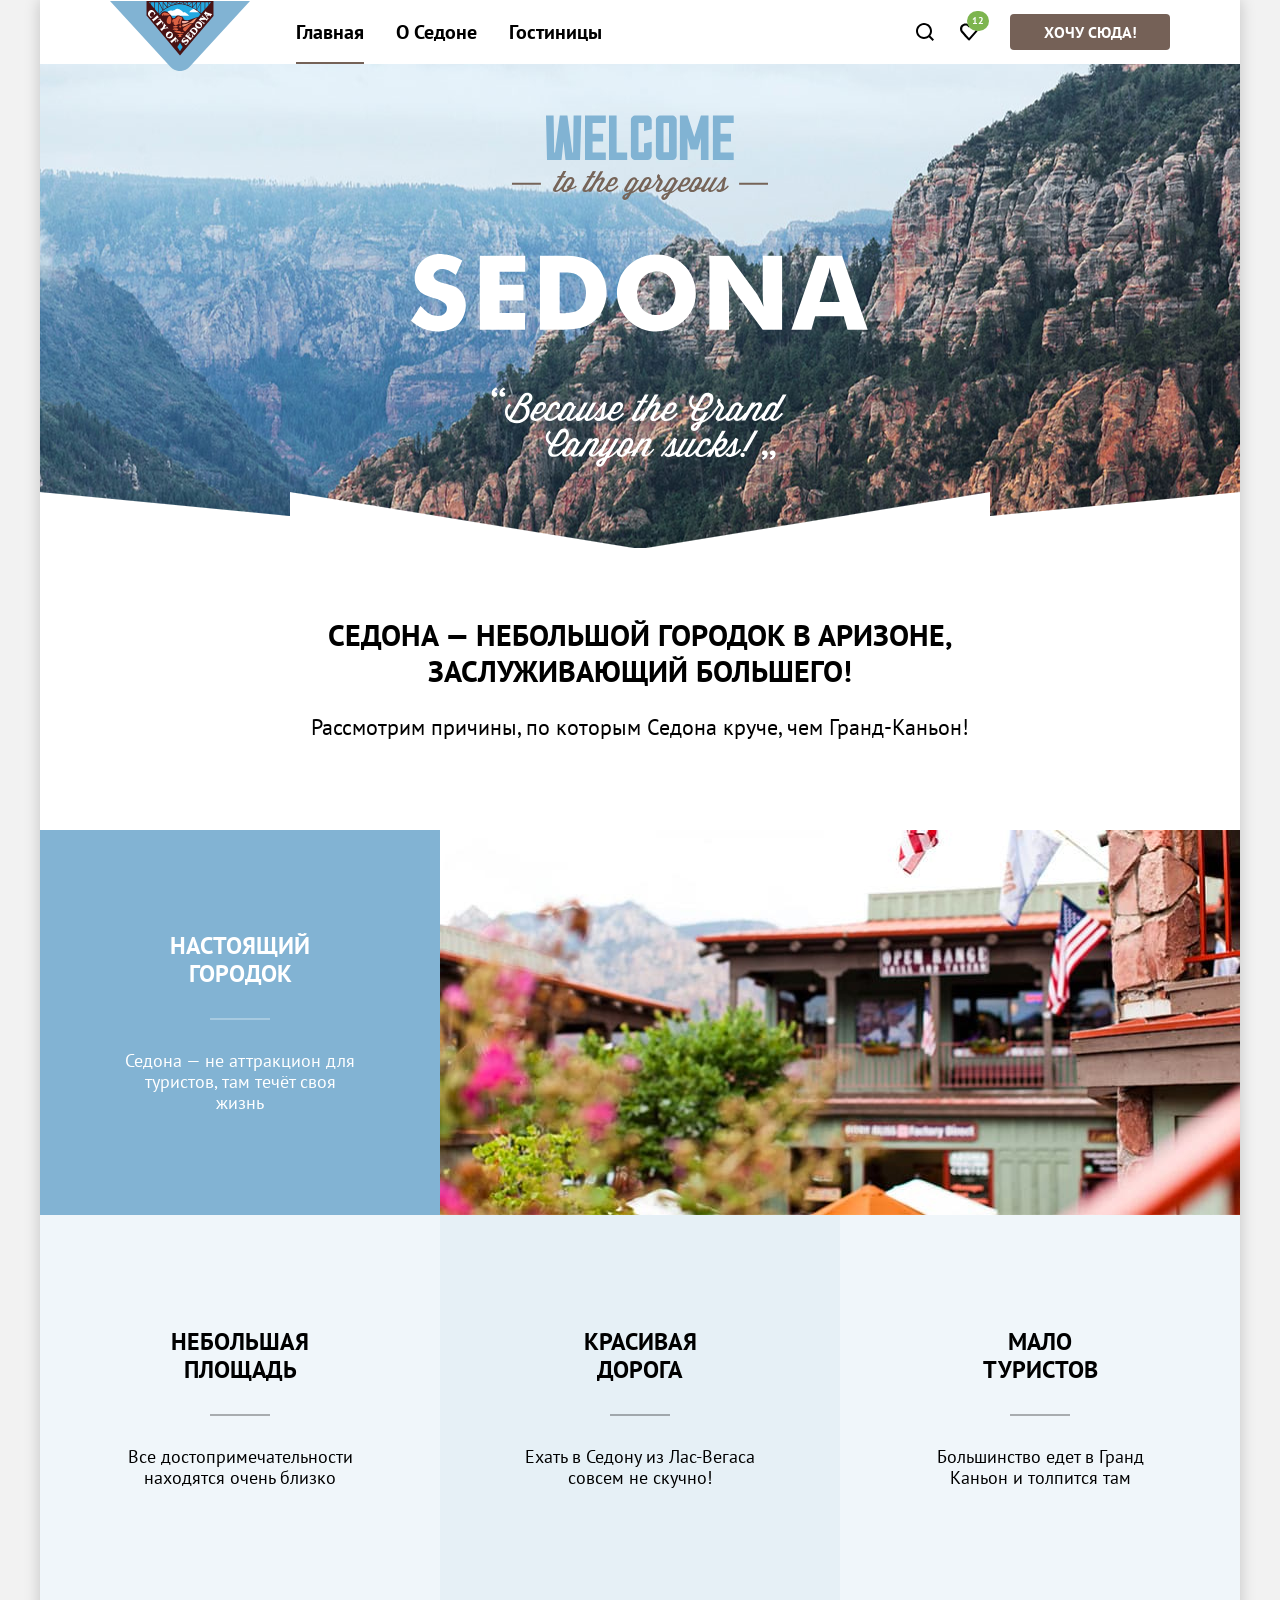
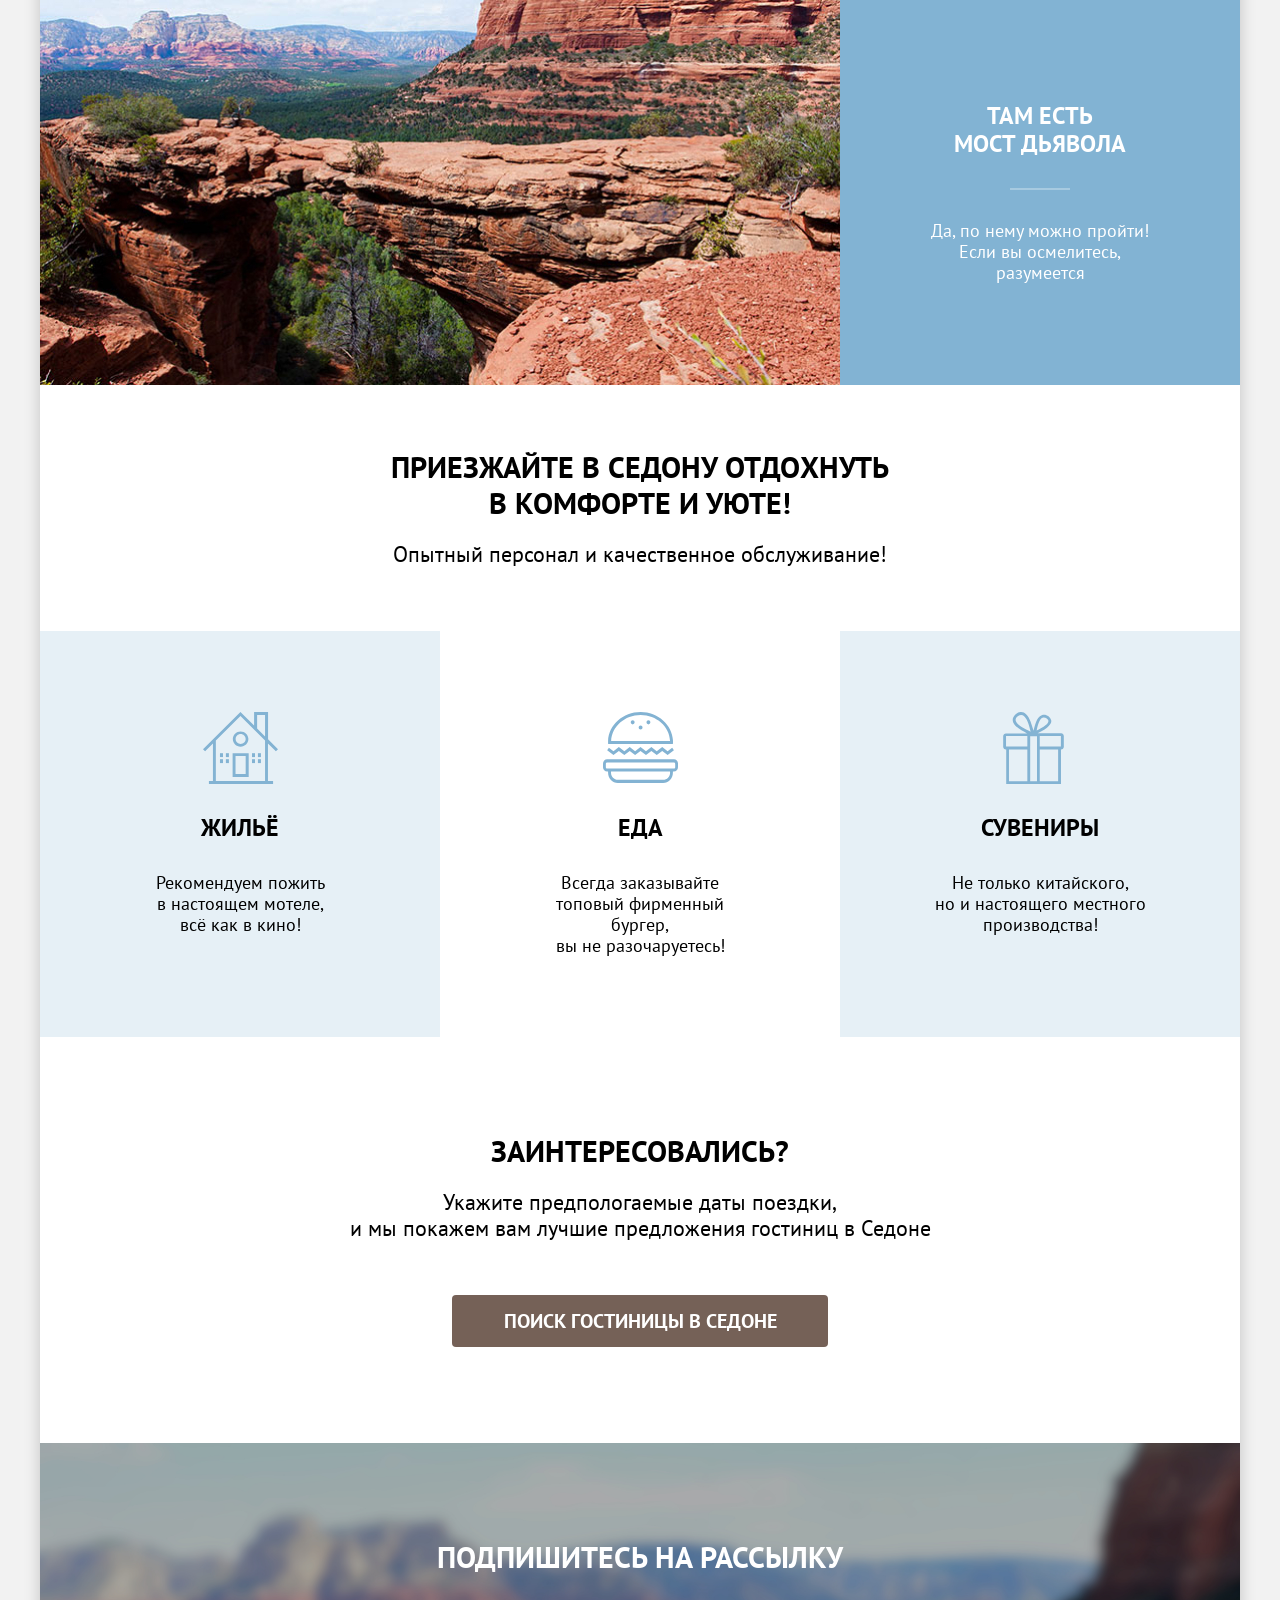
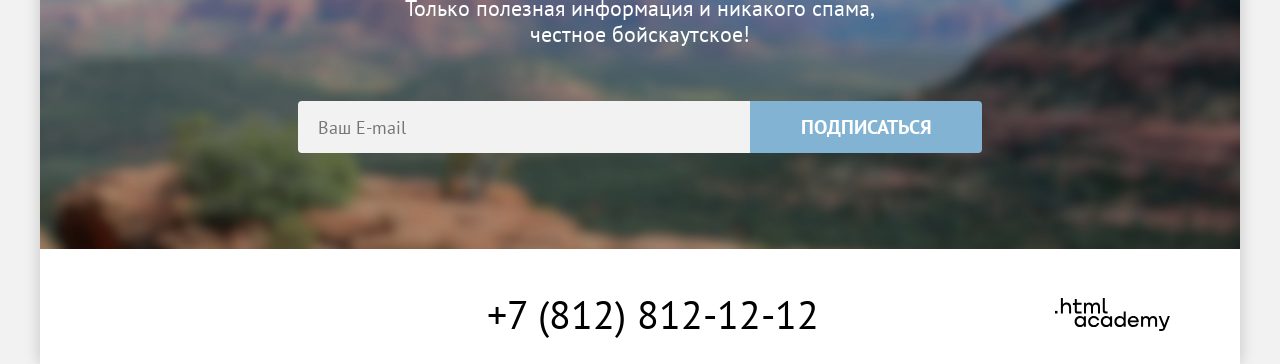
==== commit be7d75d9: "Update index.html" ====
--- a/index.html
+++ b/index.html
@@ -141,18 +141,18 @@
 
     <footer class="page-footer">
       <ul class="social-list">
-        <li class="social-item vk">
+        <li class="social-item">
           <a class="social-link vk" href="https://vk.com/htmlacademy" target="_blank" title="Группа вконтакте HTML Academy">
             <span class="visually-hidden">ВКонтакте</span>
           </a>
         </li>
-        <li class="social-item tg">
-          <a class="social-link" href="https://t.me/htmlacademy " target="_blank" title="Телеграмм-канал HTML Academy">
+        <li class="social-item">
+          <a class="social-link tg" href="https://t.me/htmlacademy " target="_blank" title="Телеграмм-канал HTML Academy">
             <span class="visually-hidden">Telegram</span>
           </a>
         </li>
-        <li class="social-item youtube">
-          <a class="social-link" href="https://www.youtube.com/user/htmlacademyru" target="_blank" title="Ютуб-канал HTML Academy">
+        <li class="social-item">
+          <a class="social-link youtube" href="https://www.youtube.com/user/htmlacademyru" target="_blank" title="Ютуб-канал HTML Academy">
             <span class="visually-hidden">YouTube</span>
           </a>
         </li>
--- a/styles/styles.css
+++ b/styles/styles.css
@@ -79,10 +79,11 @@
   color: #000000;
   background-color: #FFFFFF;
   padding: 0 70px;
+  align-items: center;
 }
 
 .logo {
-  margin-bottom: -10px;
+  margin-bottom: -12px;
 }
 
 .navigation {
@@ -91,80 +92,81 @@
 }
 
 .navigation-list {
-    display: flex;
-    margin: 0;
-    padding: 0;
-    flex-grow: 1;
-    margin-left: 30px;
+  display: flex;
+  margin: 0;
+  padding: 0;
+  flex-grow: 1;
+  margin-left: 30px;
 }
 
 .navigation-list-buttons {
-    display: flex;
-    margin: 0;
-    padding: 0;
-    align-items: center;
+  display: flex;
+  margin: 0;
+  padding: 0;
+  align-items: center;
 }
 
 .navigation-link {
-    display: block;
-    position: relative;
-    padding-right: 32px;
-    font-size: 20px;
-    line-height: 24px;
-    font-weight: 700;
-    text-align: center;
-    color: #000000;
-    padding: 20px 16px;
-    white-space: nowrap;
-    text-decoration: none;
+  display: inline-block;
+  position: relative;
+  padding: 19px 16px;
+  font-size: 20px;
+  font-weight: 700;
+  color: #000000;
+  text-decoration: none;
+}
+
+.navigation-text {
+  position: relative;
 }
 
 .navigation-link::after {
   content: "";
   position: absolute;
-  left: 0;
-  bottom: -1px;
-  width: 100%;
+  left: 50%;
+  bottom: 0;
   height: 2px;
-  background: currentColor;
-  transform: scaleX(0);
-  transition: transform 0.3s ease;
-}
-
-.navigation-link:hover::after {
-  transform: scaleX(1);
+  width: 0;
+  background: #756257;
+  transform: translateX(-50%);
+  transition: width 0.3s ease;
+}
+
+.navigation-link:hover::after,
+.navigation-link.active::after {
+  width: calc(100% - 32px);
 }
 
 .navigation-button {
-    display: block;
-    padding: 20px;
-    padding-right: 32px;
-    font-size: 20px;
-    line-height: 24px;
-    font-weight: 700;
-    text-align: center;
-    color: #000000;
-    text-decoration: none;
-    width: 44px;
-    height: 64px;
-    background-size: 18px 18px;
-    background-repeat: no-repeat;
-    background-position: center;
+  display: block;
+  padding: 18px 12px;
+  padding-right: 32px;
+  font-size: 20px;
+  line-height: 24px;
+  font-weight: 700;
+  text-align: center;
+  color: #000000;
+  text-decoration: none;
+  width: 44px;
+  height: 64px;
+  background-size: 18px 18px;
+  background-repeat: no-repeat;
+  background-position: center;
 }
 
 .navigation-button.search {
-    background-image: url(../icons/search.svg);
+  background-image: url(../icons/search.svg);
 }
 
 .navigation-button.favorite {
-    background-image: url(../icons/favourite.svg);
-    margin-right: 20px;
+  background-image: url(../icons/favourite.svg);
+  margin-right: 19px;
 }
 
 .favorite-number {
   position: absolute;
   top: 11px;
-  margin-left: 5px;
+  margin-left: 8px;
   padding: 5px;
   font-size: 10px;
   line-height: 10px;
@@ -216,16 +218,16 @@
   background-image: url("../images/devider.png"), url("../images/index-background.jpg");
   text-align: center;
   background-size: 100% auto, cover;
-  background-position: bottom, center;
+  background-position: center bottom -1px, center;
   background-repeat: no-repeat;
   background-color: #82B3D3;
-  padding-bottom: 85px;
+  padding-bottom: 76px;
   padding-top: 51px;
 }
 
 .advantages-preview {
   margin-top: 0;
-  padding: 69px 0;
+  padding: 69px 0 90px;
 }
 
 .advantages-preview-title {
@@ -339,7 +341,7 @@
 
 .service-main-preview {
     margin-top: 0;
-    padding: 69px 0;
+    padding: 64px 0;
 }
 
 .service-preview-title {
@@ -373,7 +375,7 @@
     display: block;
     margin-left: auto;
     margin-right: auto;
-    margin-bottom: 20px;
+    margin-bottom: 30px;
     width: 75px;
     height: 72px;
     background-size: contain;
@@ -424,7 +426,7 @@
 
 .intresting-description {
     font-size: 22px;
-    line-height: 21px;
+    line-height: 26px;
     text-align: center;
     margin: 0;
     margin-bottom: 54px;
@@ -471,7 +473,7 @@
     background-size: cover;
     background-repeat: no-repeat;
     background-position: center;
-    background-color: #82B3D3;
+    background-color: #578CAE;
     padding: 35px 70px 70px;
 }
 
@@ -529,6 +531,7 @@
   display: flex;
   gap: 70px;
   flex-wrap: wrap;
+  align-items: flex-start;
 }
 
 .filters-fieldset {
@@ -538,6 +541,7 @@
   margin: 0;
   padding: 0;
   border: none;
+  min-width: 0;
 }
 
 .filters-subtitle {
@@ -546,7 +550,8 @@
   font-weight: 700;
   color: #FFFFFF;
   text-decoration: none;
-  margin-bottom: 32px;
+  text-transform: capitalize;
+  margin: 0 0 32px;
   padding: 0;
 }
 
@@ -594,8 +599,8 @@
 }
 
 .checkbox-label {
-  padding-left: 12px;
-  line-height: 1.2;
+  padding-left: 16px;
+  line-height: 1.28;
   color: #FFFFFF;
   font-size: 18px;
 }
@@ -655,8 +660,8 @@
 }
 
 .radio-label {
-  padding-left: 12px;
-  line-height: 1.2;
+  padding-left: 16px;
+  line-height: 1.28;
   color: #FFFFFF;
   font-size: 18px;
 }
@@ -677,7 +682,7 @@
 .field-wrap {
   display: flex;
   gap: 2px;
-  margin: 0 0 36px;
+  margin: 0 0 28px;
 }
 
 .field {
@@ -711,7 +716,8 @@
   z-index: 1;
   top: 50%;
   transform: translateY(-50%);
-  right: 12px;
+  right: 19px;
+  font-size: 18px;
   line-height: 133%;
   text-transform: lowercase;
   color: #0000004D;
@@ -757,7 +763,6 @@
   gap: 32px;
   margin: 0;
   padding: 0;
-  list-style: none;
 }
 
 .accept-button {
@@ -766,6 +771,7 @@
   border-radius: 4px;
   display: block;
   margin: 0 auto;
+  margin-top: 56px;
   font-size: 16px;
   width: 191px;
   height: 36px;
@@ -776,7 +782,6 @@
   background-color: #82B3D3;
   text-transform: uppercase;
   cursor: pointer;
-  margin-bottom: 32px;
   transition: 0.2s ease;
 }
 
@@ -836,14 +841,15 @@
 
 .catalog-filters {
     display: flex;
-    padding: 0 70px;
+    padding: 50px 70px 40px;
+    align-items: center;
 }
 
 .catalog-filters-title {
-    margin-top: 50px;
     font-size: 30px;
     line-height: 36px;
     font-weight: 700;
+    margin: 0;
     text-transform: uppercase;
 }
 
@@ -852,7 +858,6 @@
   font-family: inherit;
   border: 2px solid #E5E5E5;
   border-radius: 4px;
-  margin-top: 50px;
   margin-left: auto;
   width: 292px;
   height: 49px;
@@ -886,7 +891,6 @@
 .display-list {
     padding: 0;
     margin: 0;
-    margin-top: 50px;
     display: flex;
     gap: 8px;
     max-width: 160px;
@@ -897,8 +901,8 @@
 
 .display-link {
   display: block;
-  width: 44px;
-  height: 44px;
+  width: 48px;
+  height: 48px;
   border: 2px solid #E5E5E5;
   border-radius: 4px;
   background-repeat: no-repeat;
@@ -944,13 +948,13 @@
 }
 
 .catalog-list {
-  margin-top: 40px;
   display: flex;
   padding-left: 0;
   gap: 20px;
   flex-wrap: wrap;
+  margin: 0;
+  margin-bottom: 80px;
   padding: 0;
-  margin-bottom: 79px;
   position: relative;
 }
 
@@ -973,40 +977,40 @@
 }
 
 .image-container {
-    width: 300px;
-    height: 212px;
-    overflow: hidden;
+  width: 300px;
+  height: 212px;
+  overflow: hidden;
 }
 
 .hotel-image {
-    width: 100%;
-    height: 100%;
-    object-fit: cover;
-    object-position: center;
+  width: 100%;
+  height: 100%;
+  object-fit: cover;
+  object-position: center;
 }
 
 .catalog-item-title {
-    font-size: 24px;
-    line-height: 28px;
-    font-weight: 700;
-    margin: 0;
-    margin-top: 16px;
+  font-size: 24px;
+  line-height: 28px;
+  font-weight: 700;
+  margin: 0;
+  margin-top: 16px;
 }
 
 .catalog-info {
-    display: grid;
-    grid-template-columns: auto auto;
-    justify-content: space-between;
-    margin: 0;
-    margin-top: 16px;
+  display: grid;
+  grid-template-columns: auto auto;
+  justify-content: space-between;
+  margin: 0;
+  margin-top: 16px;
 }
 
 .catalog-botton-container {
-    display: grid;
-    grid-template-columns: auto auto;
-    justify-content: space-between;
-    margin: 0;
-    margin-top: 16px;
+  display: grid;
+  grid-template-columns: auto auto;
+  justify-content: space-between;
+  margin: 0;
+  margin-top: 16px;
 }
 
 .more-button {
@@ -1113,17 +1117,18 @@
 }
 
 .catalog-rate-container {
-    display: grid;
-    grid-template-columns: auto auto;
-    justify-content: space-between;
-    margin: 0;
+  display: grid;
+  grid-template-columns: auto auto;
+  align-items: center;
+  justify-content: space-between;
+  margin: auto;
+  margin-top: 16px;
 }
 
 .catalog-stars {
   min-width: 24px;
   height: 17px;
-  margin: 25px 0;
-  margin-bottom: -20px;
+  margin: 0;
   background-image: url("../icons/star.svg");
   background-size: 24px 17px;
 }
@@ -1154,7 +1159,6 @@
   background-color: #F2F2F2;
   text-transform: uppercase;
   margin: 0;
-  margin-top: 16px;
 }
 
 .catalog-pagination-list {
@@ -1222,13 +1226,13 @@
     text-align: center;
     background-image: url(../images/subscribe.jpg);
     background-size: cover;
-    background-color: #82B3D3;
+    background-color: #578CAE;
     background-repeat: no-repeat;
 }
 
 .subscribe-catalog {
     margin-top: 0;
-    padding: 96px 0;
+    padding: 96px 0 106px;
     text-align: center;
     background-size: cover;
     background-repeat: no-repeat;
@@ -1328,66 +1332,68 @@
 }
 
 .page-footer {
-    display: flex;
-    background-color: #FFFFFF;
-    justify-content: space-between;
-    align-items: center;
-    height: 120px;
-    padding: 0 70px;
+  display: flex;
+  background-color: #FFFFFF;
+  justify-content: space-between;
+  align-items: center;
+  flex-wrap: wrap;
+  padding: 45px 70px 30px;
 }
 
 .social-list {
-    display: flex;
-    margin: 0;
-    padding: 0;
-    list-style-type: none;
-    flex-wrap: wrap;
+  display: flex;
+  margin: 0;
+  padding: 0;
+  list-style-type: none;
+  flex-wrap: wrap;
+  max-width: 152px;
 }
 
 .social-item {
-  margin-top: 25px;
-  mask-repeat: no-repeat;
-  background-color: #82B3D3;
   width: 47px;
   height: 40px;
-  cursor: pointer;
+}
+
+.social-link {
+  display: block;
+  background-color: #82B3D3;
+  mask-repeat: no-repeat;
+  mask-position: center;
+  mask-size: contain;
+  transition: background-color 0.2s ease;
+}
+
+.social-link.vk {
+  mask-image: url(../icons/socials-vk.svg);
+}
+
+.social-link.youtube {
+  mask-image: url(../icons/socials-youtube.svg);
+}
+
+.social-link.tg {
+  mask-image: url(../icons/socials-tg.svg);
+}
+
+.social-link:hover,
+.social-link:focus {
+  background-color: #68A2CA;
+}
+
+.social-link:active {
+  background-color: #D2E3EF;
+}
+
+.footer-number {
+  display: block;
+  font-size: 40px;
+  line-height: 40px;
+  text-align: center;
+  color: #000000;
+  text-decoration: none;
+  margin-left: 41px;
+  margin-right: 41px;
   transition: 0.2s ease;
-}
-
-.social-item.vk {
-  mask-image: url(../icons/socials-vk.svg);
-}
-
-.social-item.youtube {
-  mask-image: url(../icons/socials-youtube.svg);
-}
-
-.social-item.tg {
-  mask-image: url(../icons/socials-tg.svg);
-}
-
-.social-item:hover {
-  background-color: #68A2CA;
-}
-
-.social-item:focus-within {
-  background-color: #68A2CA;
-}
-
-.social-item:active {
-  background-color: #D2E3EF;
-}
-
-.footer-number {
-    display: block;
-    font-size: 40px;
-    line-height: 40px;
-    text-align: center;
-    color: #000000;
-    text-decoration: none;
-    margin-left: 41px;
-    margin-right: 41px;
-    transition: 0.2s ease;
 }
 
 .footer-number:hover {
@@ -1429,20 +1435,19 @@
 }
 
 .modal-container {
-  display: none;
   position: fixed;
   top: 0;
   left: 0;
   width: 100%;
   height: 100%;
+  display: flex;
+  justify-content: center;
+  align-items: center;
   background-color: #F2F2F2CC;
-}
-
-.modal-container.is-open {
-  display: flex;
-  opacity: 1;
-  visibility: visible;
-  pointer-events: auto;
+  opacity: 0;
+  visibility: hidden;
+  pointer-events: none;
+  transition: opacity 0.25s ease, visibility 0.25s ease;
 }
 
 .modal {
@@ -1454,6 +1459,20 @@
   padding: 64px 70px;
   box-shadow: 0 25px 50px 0 #00000026;
   background-color: #FFFFFF;
+  transform: scale(0.9) translateY(20px);
+  opacity: 0;
+  transition: transform 0.25s ease, opacity 0.25s ease;
+}
+
+.modal-container.is-open {
+  opacity: 1;
+  visibility: visible;
+  pointer-events: auto;
+}
+
+.modal-container.is-open .modal {
+  transform: scale(1) translateY(0);
+  opacity: 1;
 }
 
 .modal-close-button {
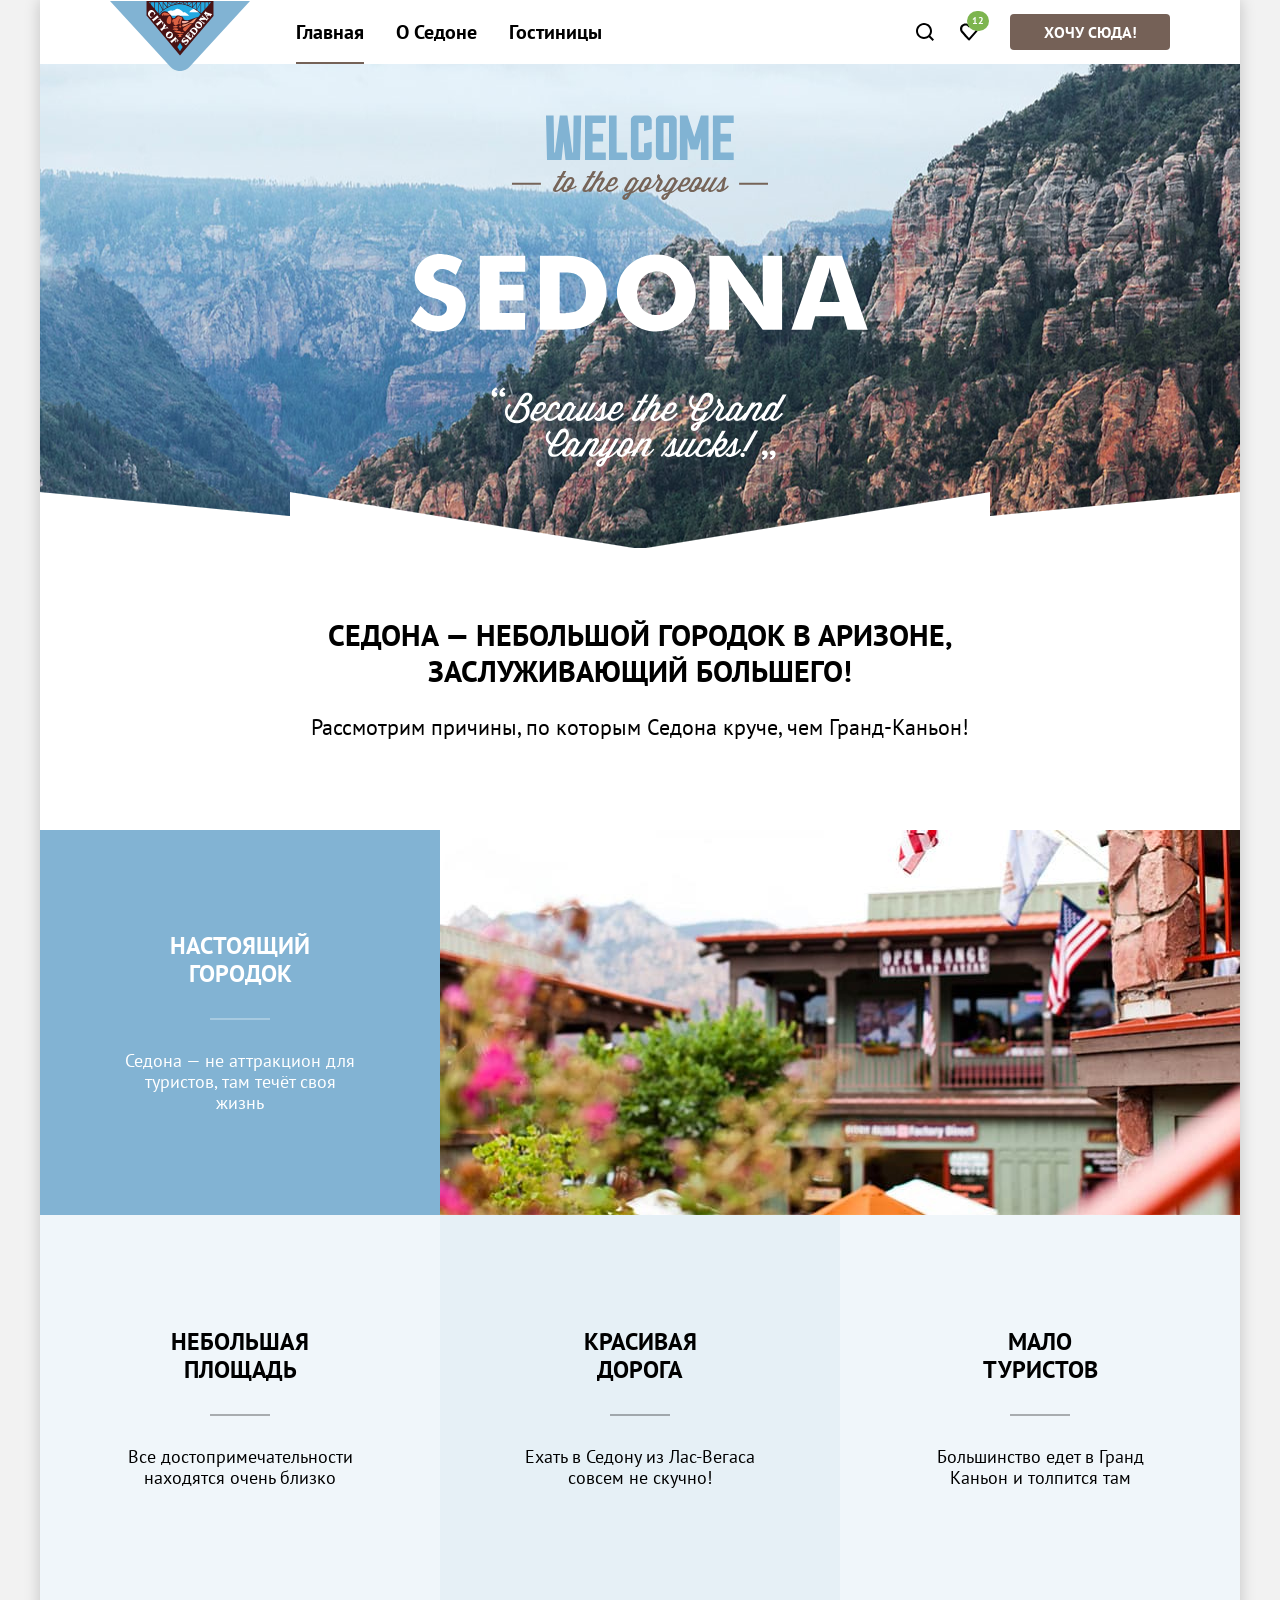
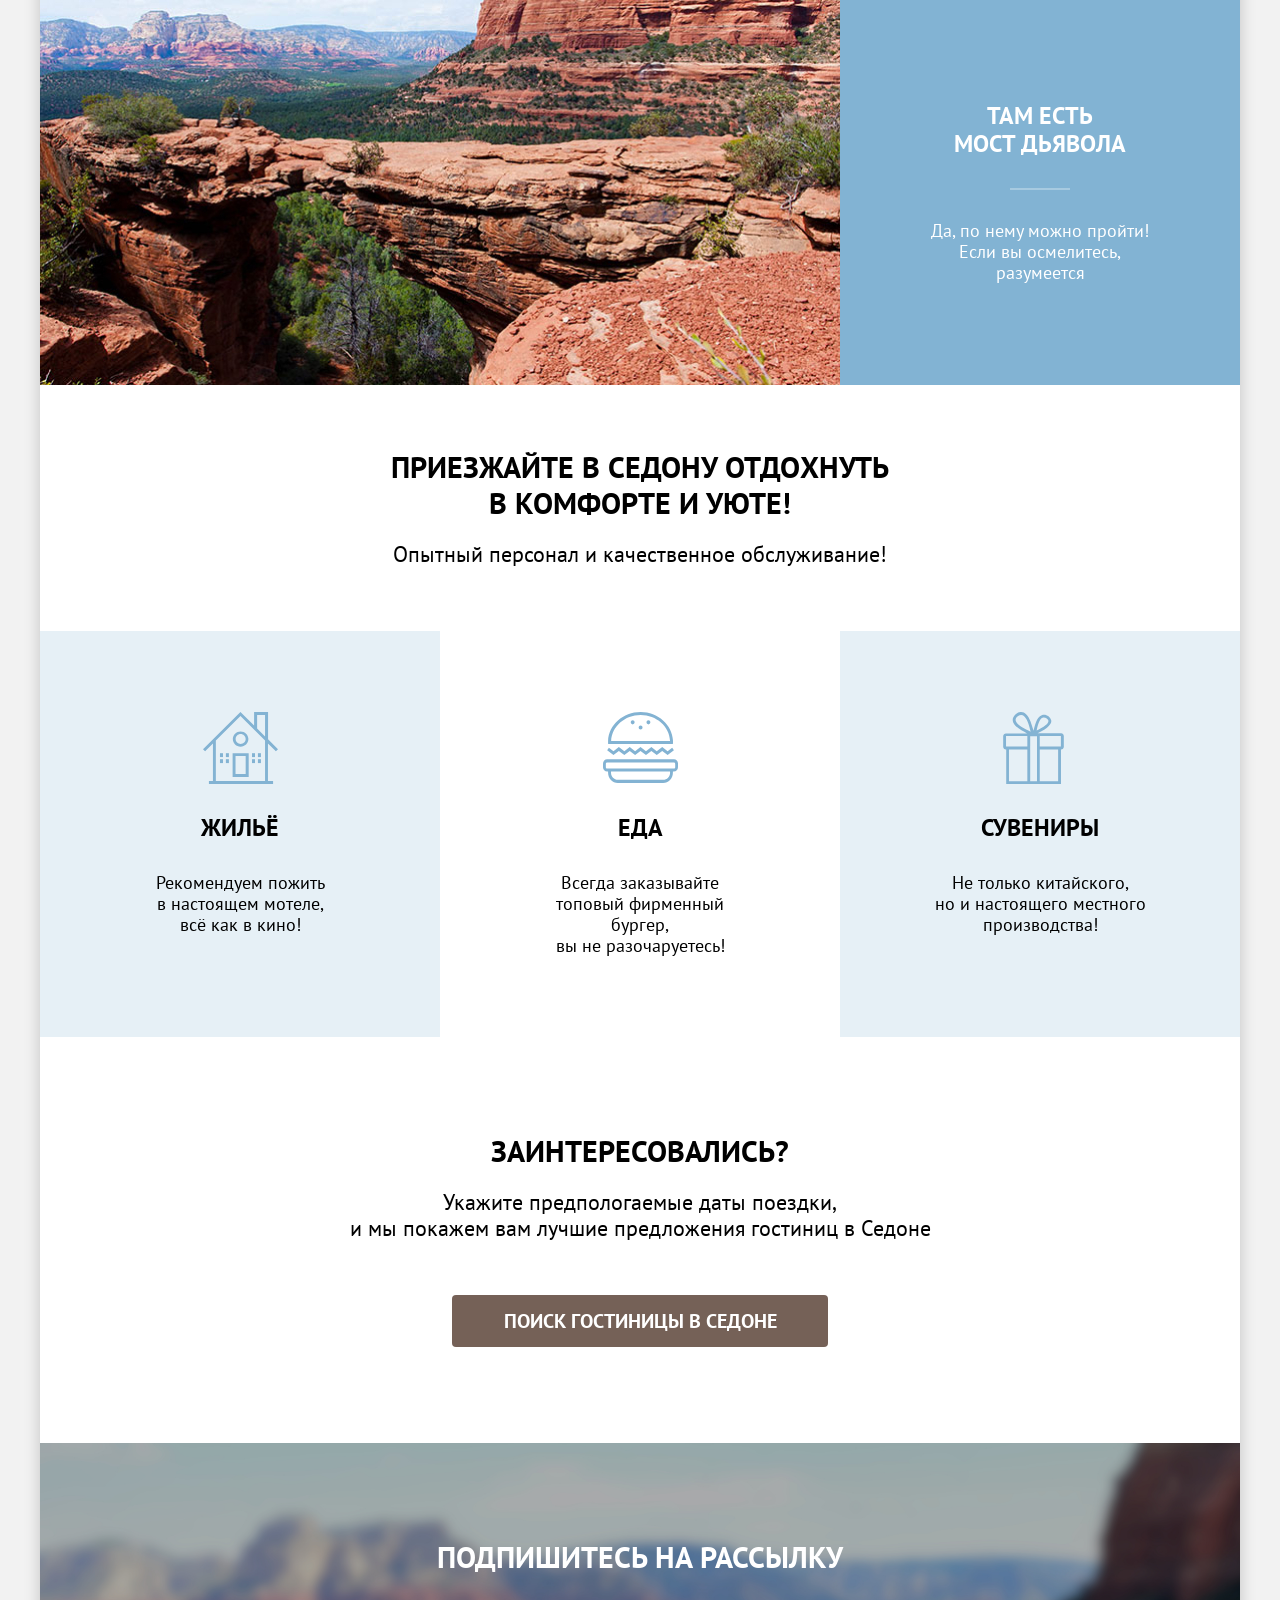
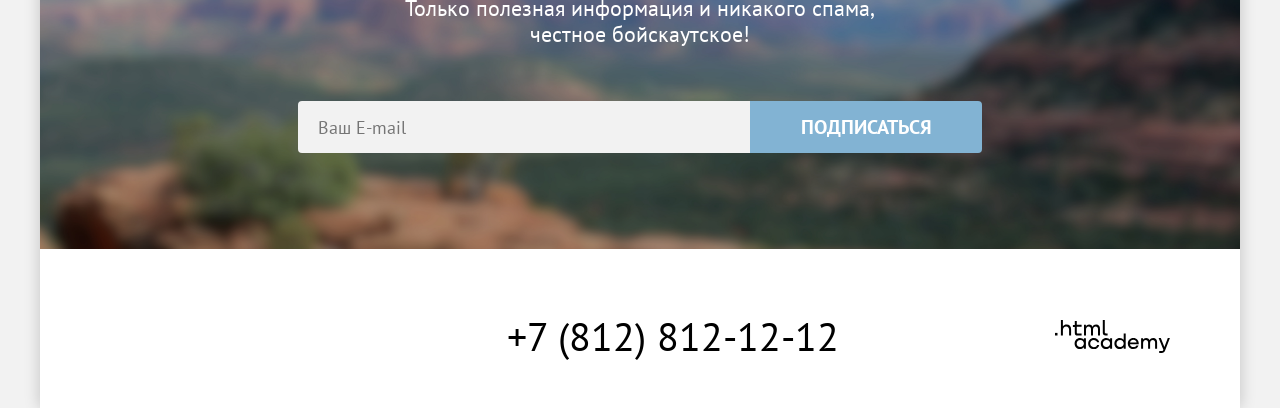
==== commit f2ac643a: "Update index.html" ====
--- a/index.html
+++ b/index.html
@@ -157,7 +157,11 @@
           </a>
         </li>
       </ul>
-      <a class="footer-number" href="tel:88128121212">+7 (812) 812-12-12</a>
+      <ul class="footer-number-list">
+        <li class="footer-number-item">
+          <a class="footer-number" href="tel:88128121212">+7 (812) 812-12-12</a>
+        </li>
+      </ul>
       <a class="contact-logo" href="https://htmlacademy.ru/"></a>
     </footer>
     
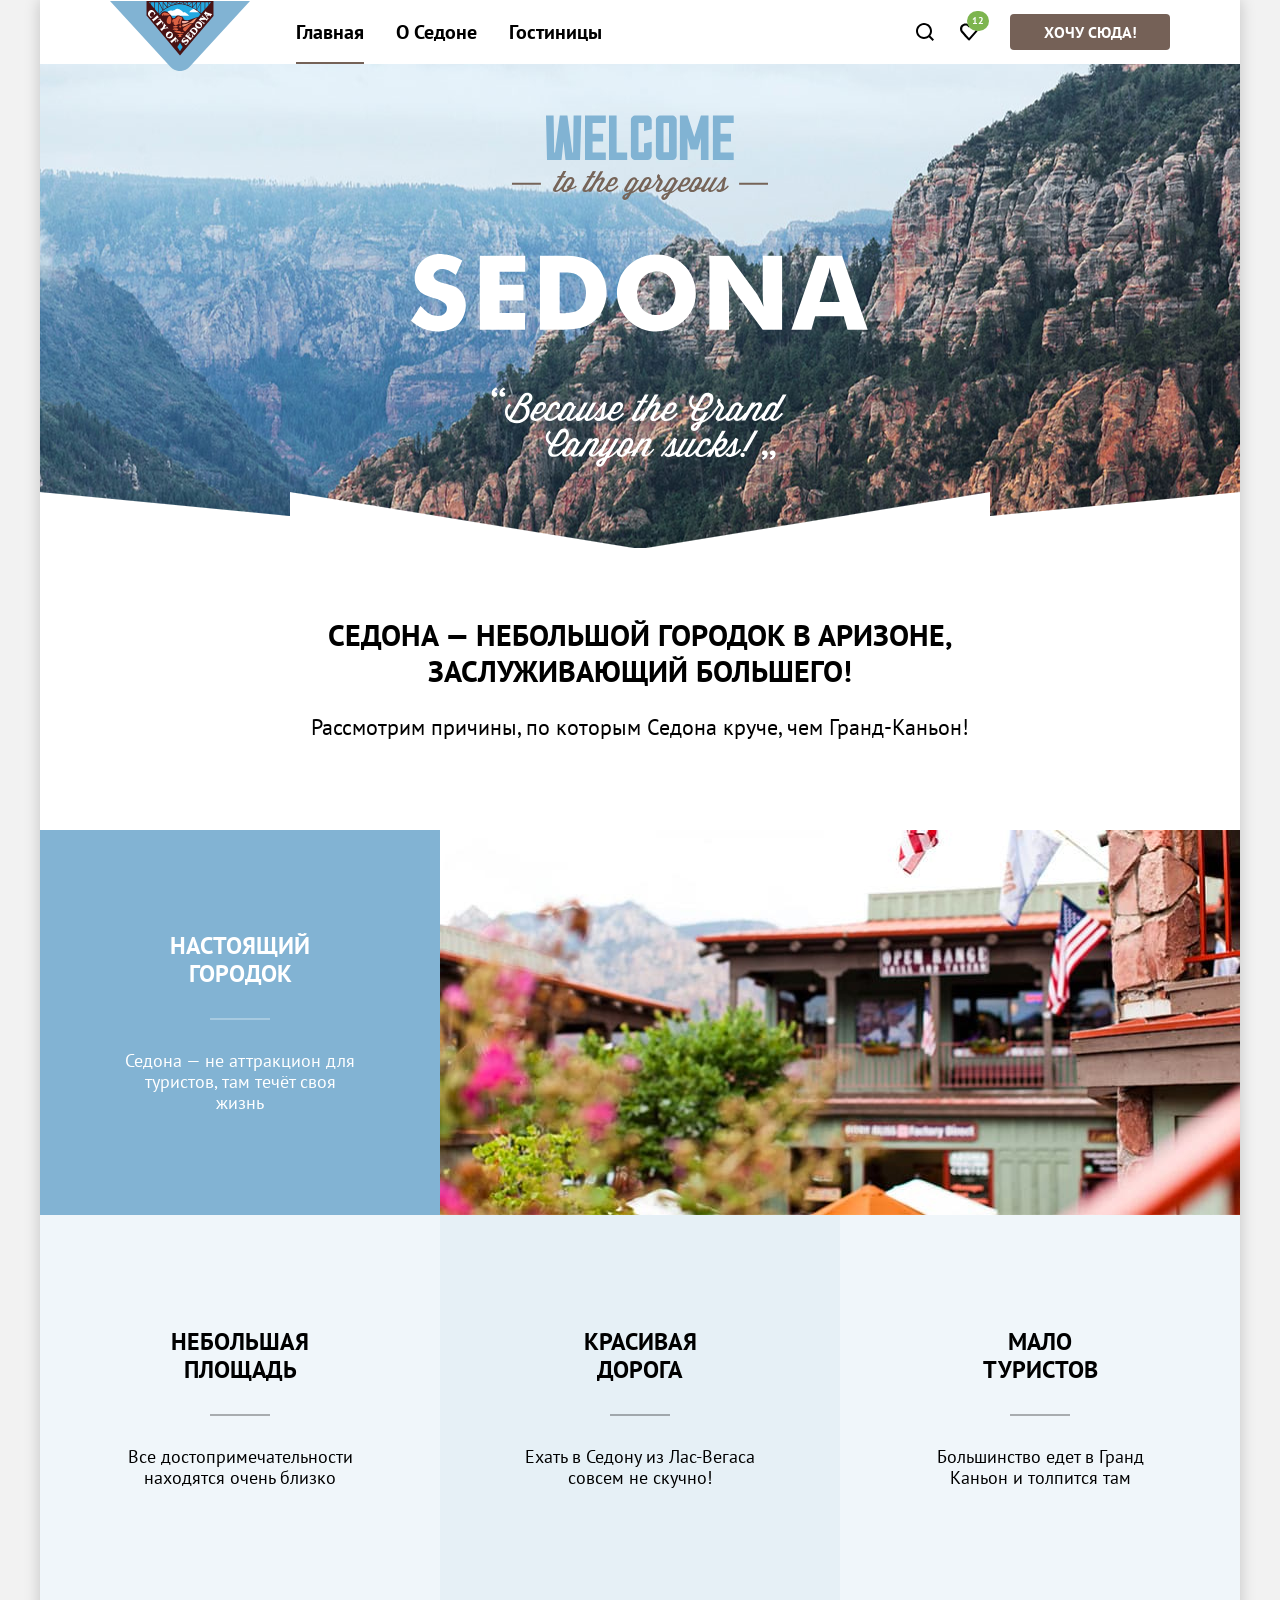
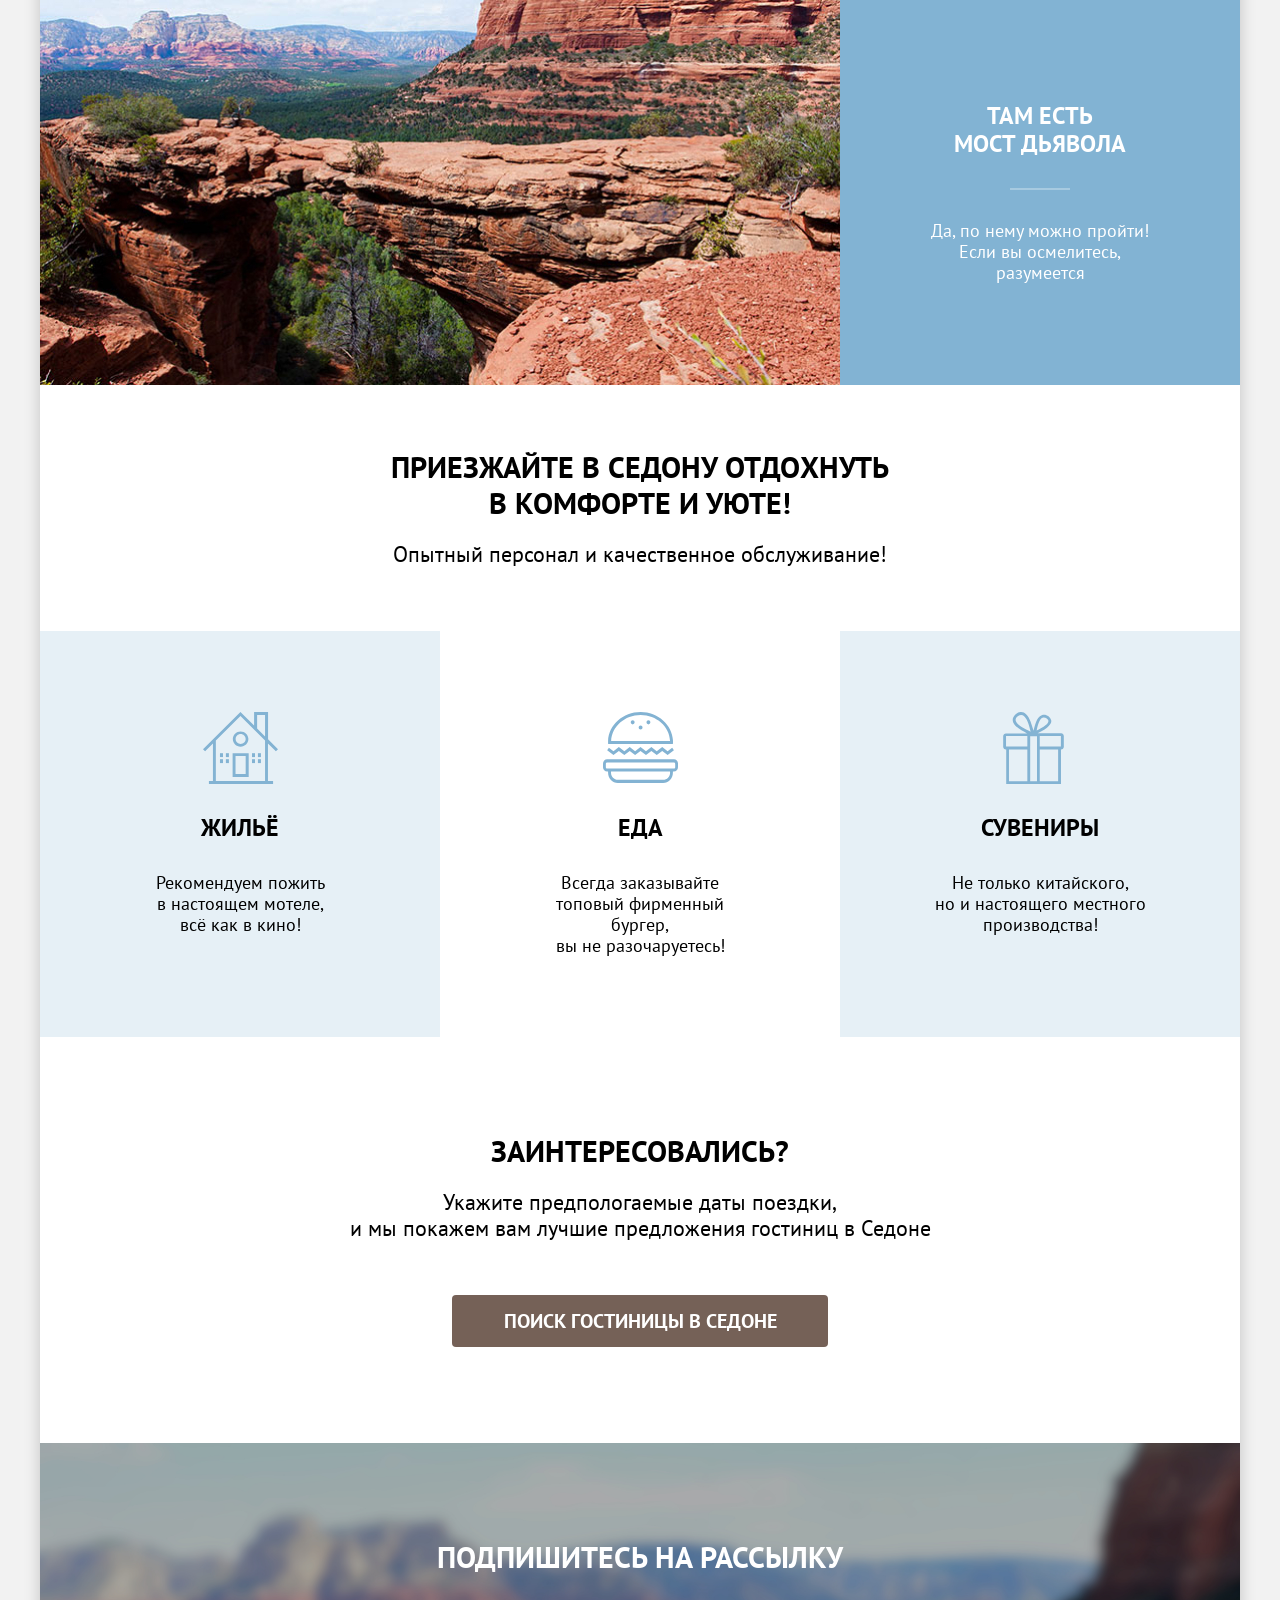
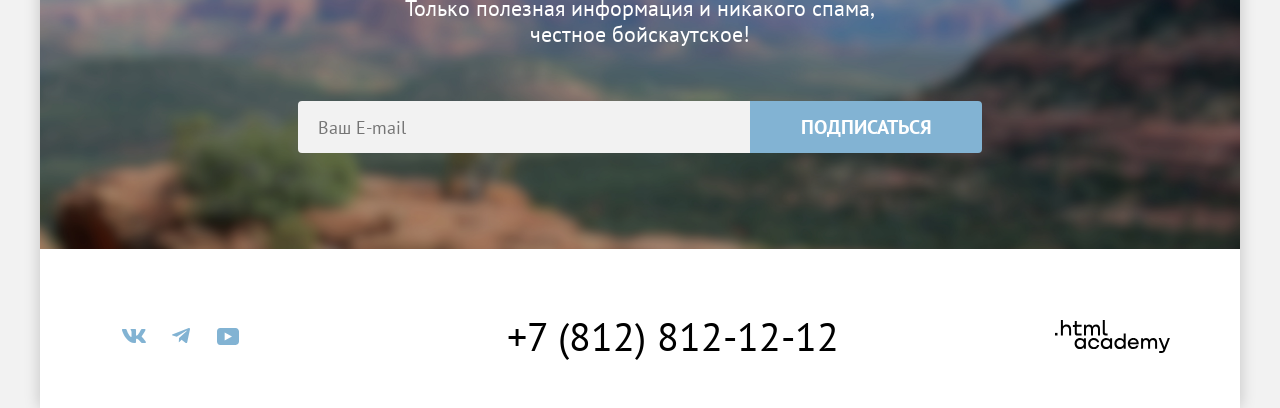
==== commit dd00a260: "Update index.html" ====
--- a/index.html
+++ b/index.html
@@ -5,7 +5,7 @@
     <meta charset="utf-8">
     <title>HTML Academy: Седона</title>
     <link rel="stylesheet" href="styles/styles.css">
-    <link rel="icon" href="/favicon.ico">
+    <link rel="icon" href="favicon.ico" type="image/x-icon">
   </head>
 
   <body>
--- a/styles/styles.css
+++ b/styles/styles.css
@@ -1349,13 +1349,12 @@
   max-width: 152px;
 }
 
-.social-item {
+.social-link {
+  display: flex;
   width: 47px;
   height: 40px;
-}
-
-.social-link {
-  display: block;
+  justify-content: center;
+  align-items: center;
   background-color: #82B3D3;
   mask-repeat: no-repeat;
   mask-position: center;
@@ -1365,14 +1364,17 @@
 
 .social-link.vk {
   mask-image: url(../icons/socials-vk.svg);
+  mask-size: 24px 14px;
+}
+
+.social-link.tg {
+  mask-image: url(../icons/socials-tg.svg);
+  mask-size: 18px 16px;
 }
 
 .social-link.youtube {
   mask-image: url(../icons/socials-youtube.svg);
-}
-
-.social-link.tg {
-  mask-image: url(../icons/socials-tg.svg);
+  mask-size: 22px 17px;
 }
 
 .social-link:hover,
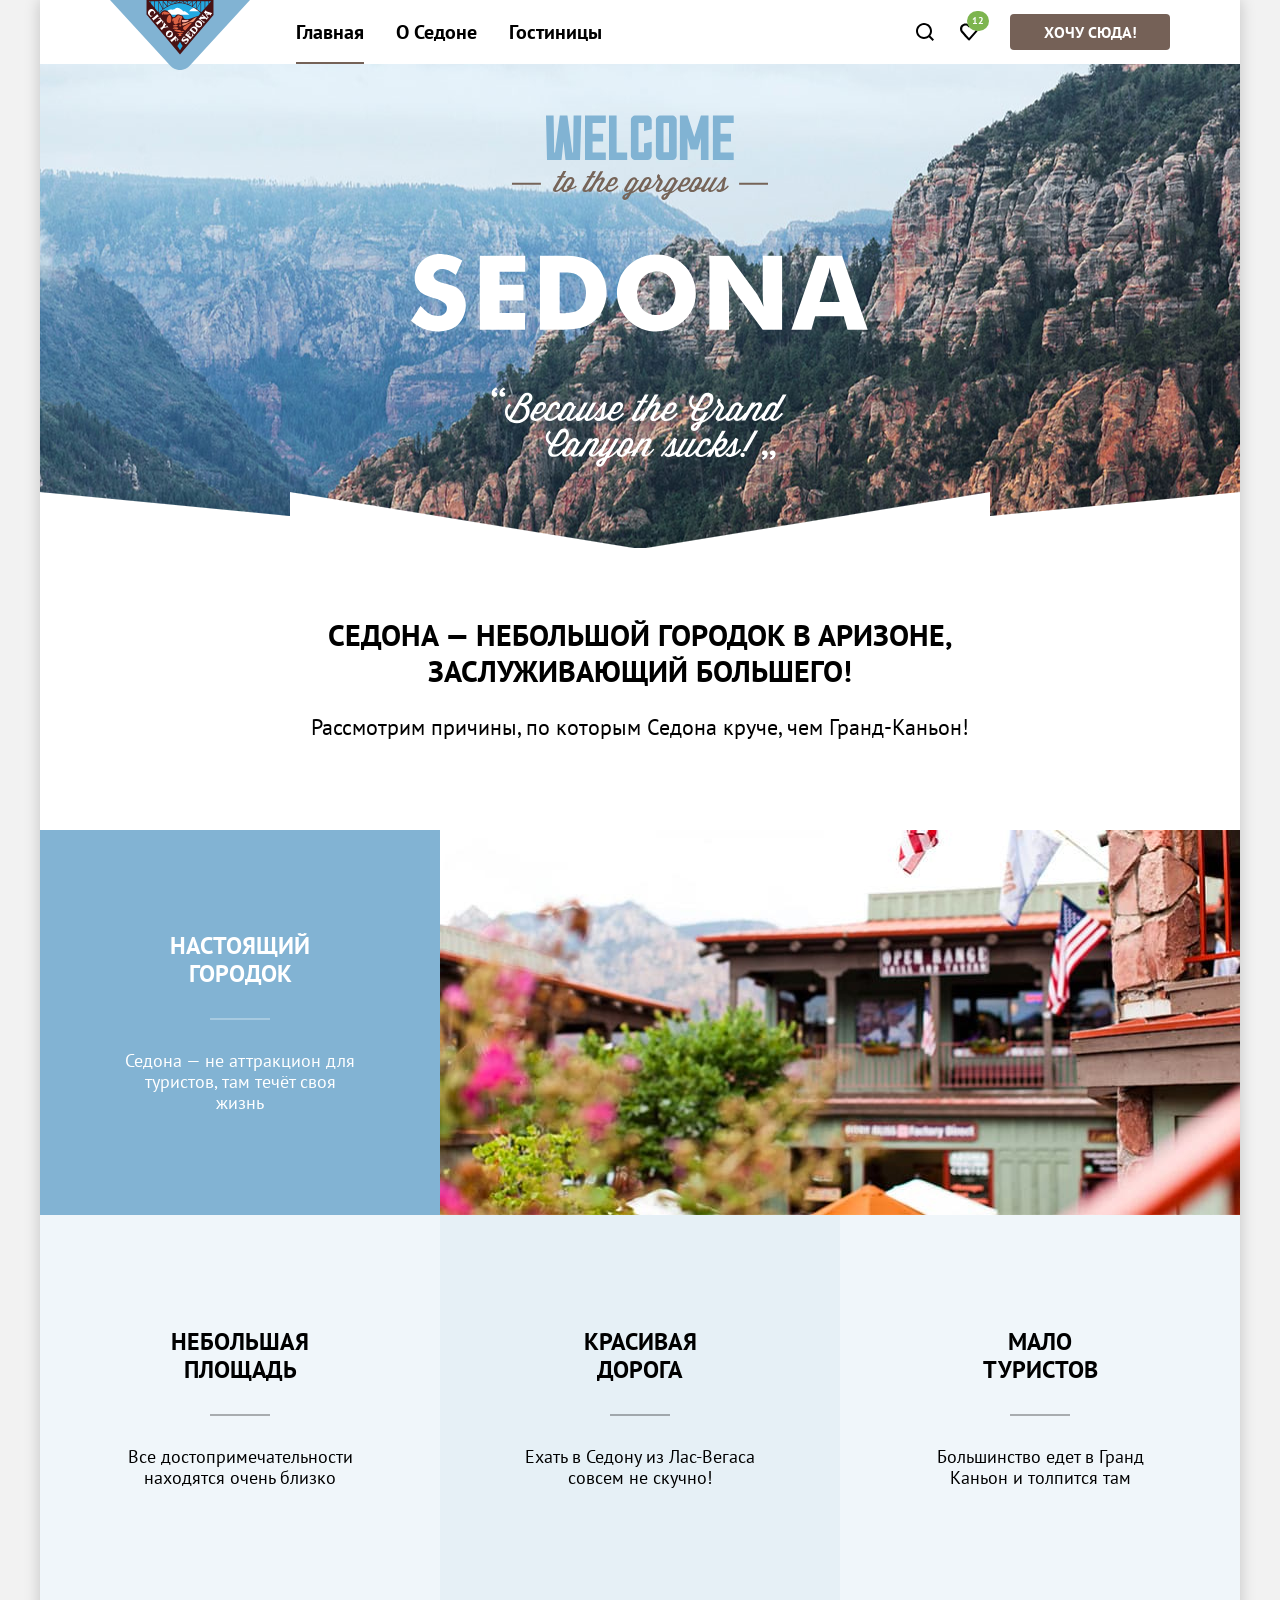
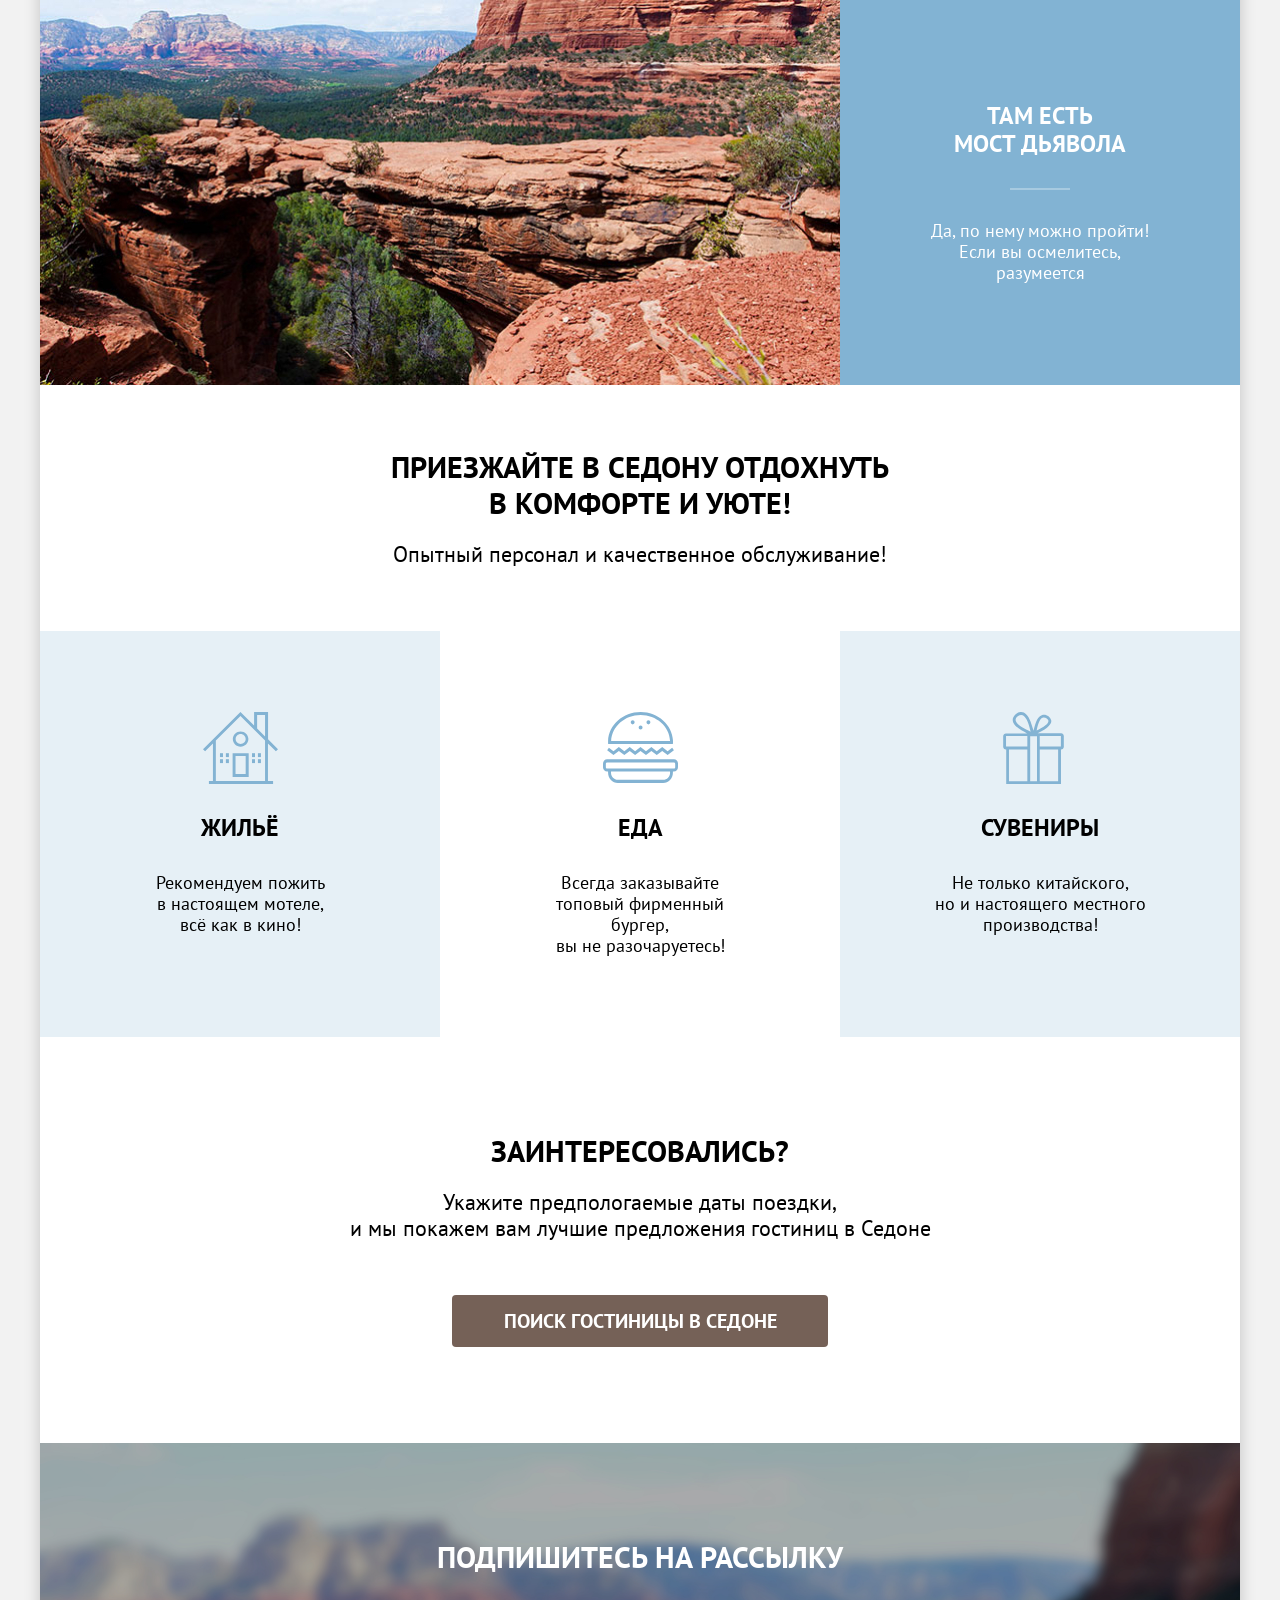
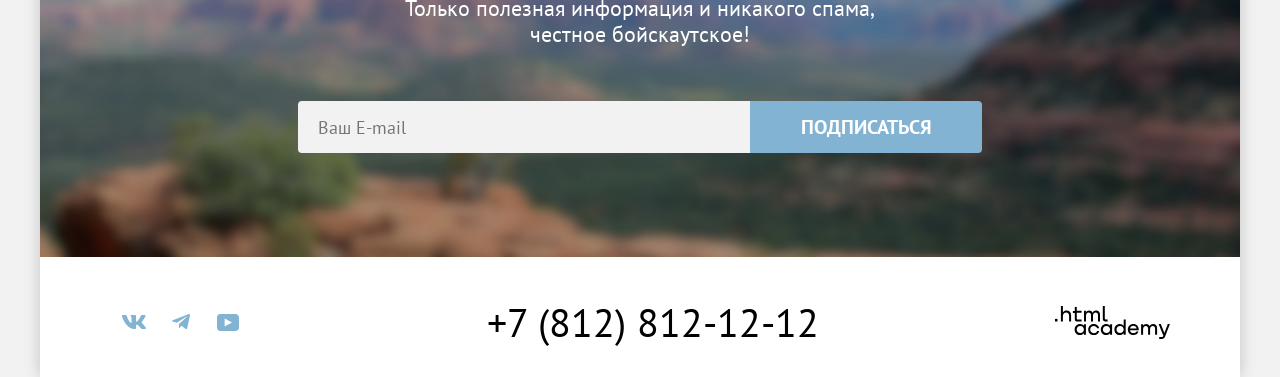
==== commit 9eda43db: "Update index.html" ====
--- a/index.html
+++ b/index.html
@@ -47,7 +47,7 @@
              </a>
           </li>
           <li class="navigation-item">
-            <button class="join-button" type="button">Хочу сюда!</a>
+            <button class="join-button" type="button">Хочу сюда!</button>
           </li>
         </ul>
       </nav>
@@ -67,7 +67,7 @@
       </section>
 
       <section class="advantages">
-        <h1 class="advantages-title visually-hidden">Преимущества</h1>
+        <h2 class="advantages-title visually-hidden">Преимущества</h2>
         <ul class="advantages-list">
           <li class="advantages-row blue">
            <div class="advantages-text">
@@ -126,7 +126,7 @@
       <section class="intresting">
         <h2 class="intresting-title">Заинтересовались?</h2>
         <p class="intresting-description">Укажите предпологаемые даты поездки, <br> и мы покажем вам лучшие предложения гостиниц в Седоне</p>
-        <button class="intresting-button" type="button">Поиск гостиницы в Седоне</a>
+        <button class="intresting-button" type="button">Поиск гостиницы в Седоне</button>
       </section>
 
       <section class="subscribe-index">
--- a/styles/styles.css
+++ b/styles/styles.css
@@ -79,7 +79,7 @@
   color: #000000;
   background-color: #FFFFFF;
   padding: 0 70px;
-  align-items: center;
+  align-items: start;
 }
 
 .logo {
@@ -93,6 +93,7 @@
 
 .navigation-list {
   display: flex;
+  flex-wrap: wrap;
   margin: 0;
   padding: 0;
   flex-grow: 1;
@@ -103,7 +104,7 @@
   display: flex;
   margin: 0;
   padding: 0;
-  align-items: center;
+  align-items: start;
 }
 
 .navigation-link {
@@ -186,6 +187,7 @@
   line-height: 20px;
   font-weight: 700;
   text-align: center;
+  margin-top: 14px; 
   color: #FFFFFF;
   background-color: #756157;
   text-transform: uppercase;
@@ -944,7 +946,7 @@
 }
 
 .catalog {
-  padding: 0 70px;
+  padding: 0 70px 60px;
 }
 
 .catalog-list {
@@ -972,7 +974,7 @@
   width: 340px;
   padding-left: 20px;
   padding: 20px;
-  border: 1px solid #E5E5E5;
+  outline: 1px solid #E5E5E5;
   border-radius: 4px;
 }
 
@@ -1001,6 +1003,8 @@
   display: grid;
   grid-template-columns: auto auto;
   justify-content: space-between;
+  font-size: 18px;
+  line-height: 117%;
   margin: 0;
   margin-top: 16px;
 }
@@ -1222,7 +1226,7 @@
 
 .subscribe-index {
     margin-top: 0;
-    padding: 96px 0;
+    padding: 96px 0 104px;
     text-align: center;
     background-image: url(../images/subscribe.jpg);
     background-size: cover;
@@ -1232,7 +1236,7 @@
 
 .subscribe-catalog {
     margin-top: 0;
-    padding: 96px 0 106px;
+    padding: 96px 0 104px;
     text-align: center;
     background-size: cover;
     background-repeat: no-repeat;
@@ -1262,10 +1266,6 @@
     color: #FFFFFF;
 }
 
-.subscribe-title.catalog {
-    color: #000000;
-}
-
 .subscribe-description {
     padding-top: 20px;
     text-align: center;
@@ -1276,10 +1276,6 @@
 
 .subscribe-description.index {
     color: #FFFFFF;
-}
-
-.subscribe-description.catalog {
-    color: #000000;
 }
 
 .subscribe-form {
@@ -1337,7 +1333,7 @@
   justify-content: space-between;
   align-items: center;
   flex-wrap: wrap;
-  padding: 45px 70px 30px;
+  padding: 40px 70px 30px;
 }
 
 .social-list {
@@ -1385,6 +1381,13 @@
 .social-link:active {
   background-color: #D2E3EF;
 }
+
+.footer-number-list {
+  margin: 0;
+  padding: 0;
+  padding-top: 5px;
+  padding-bottom: 5px;
+}  
 
 .footer-number {
   display: block;
